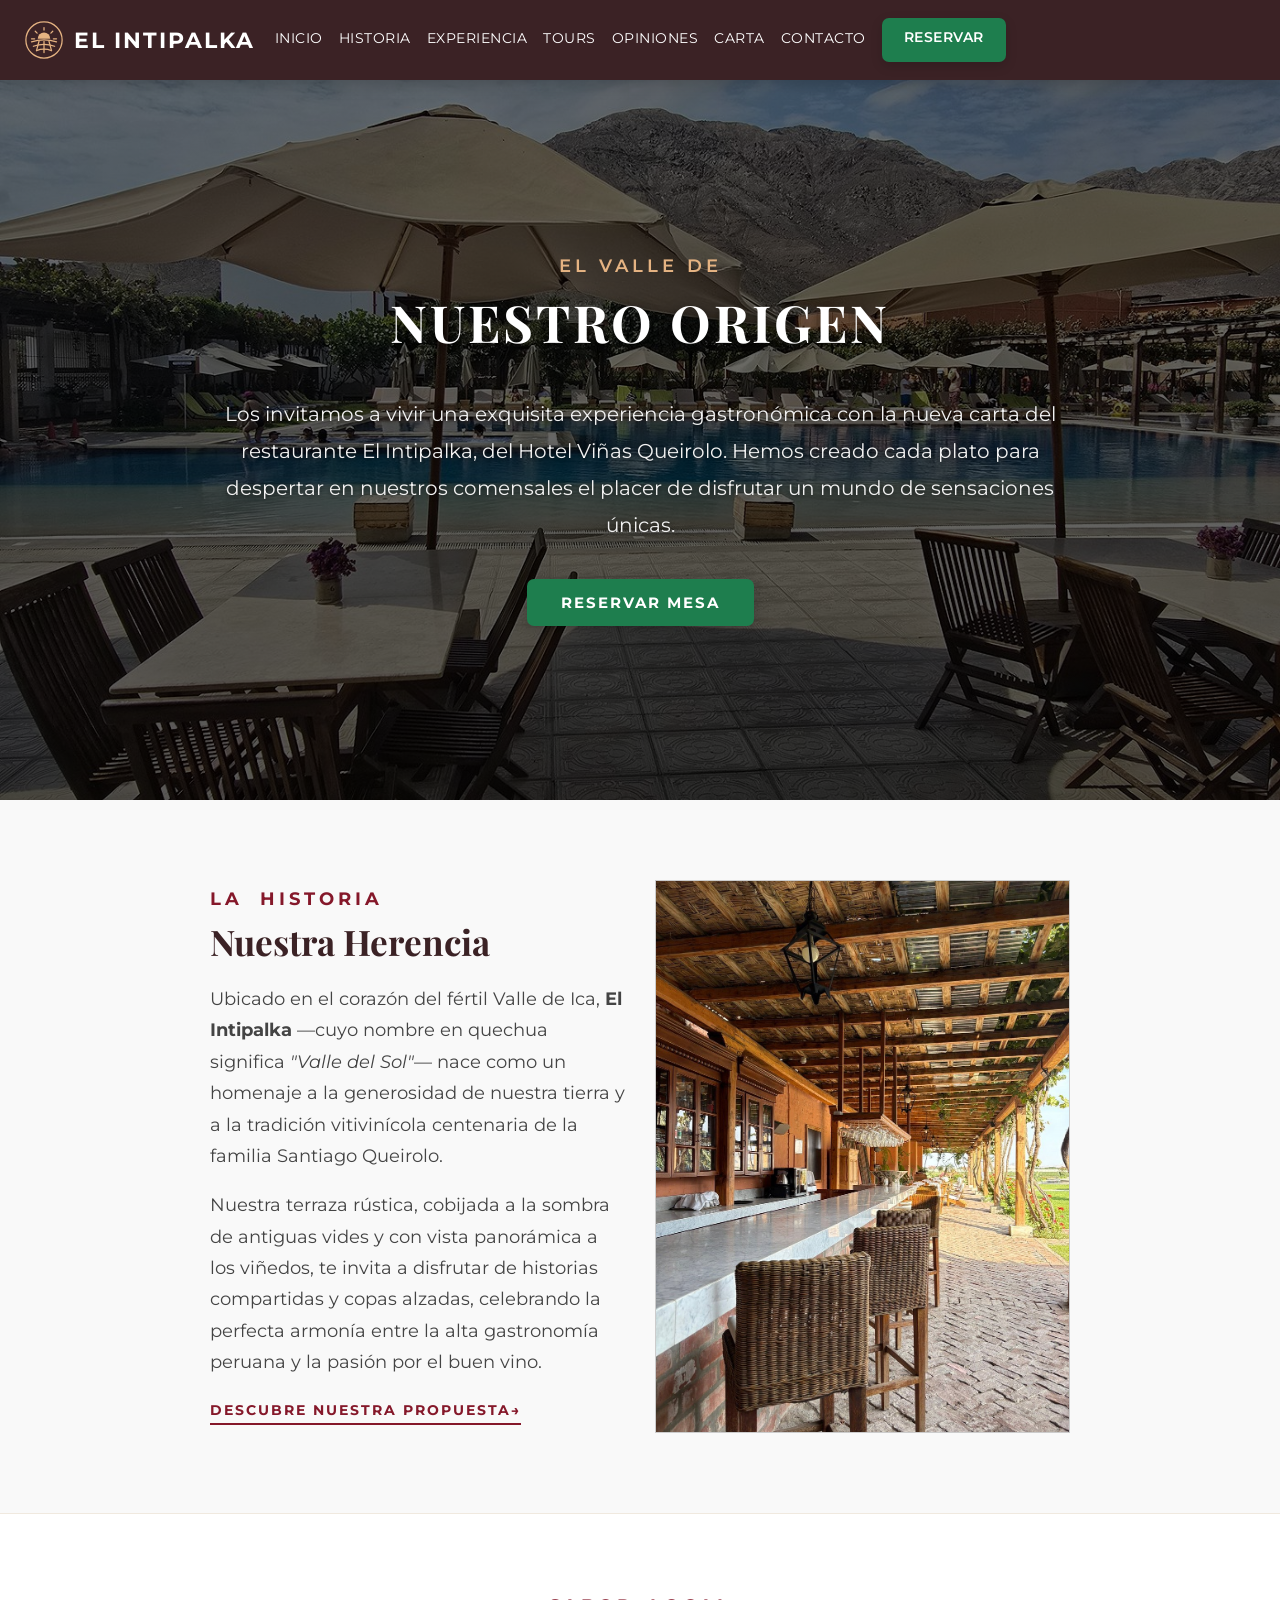
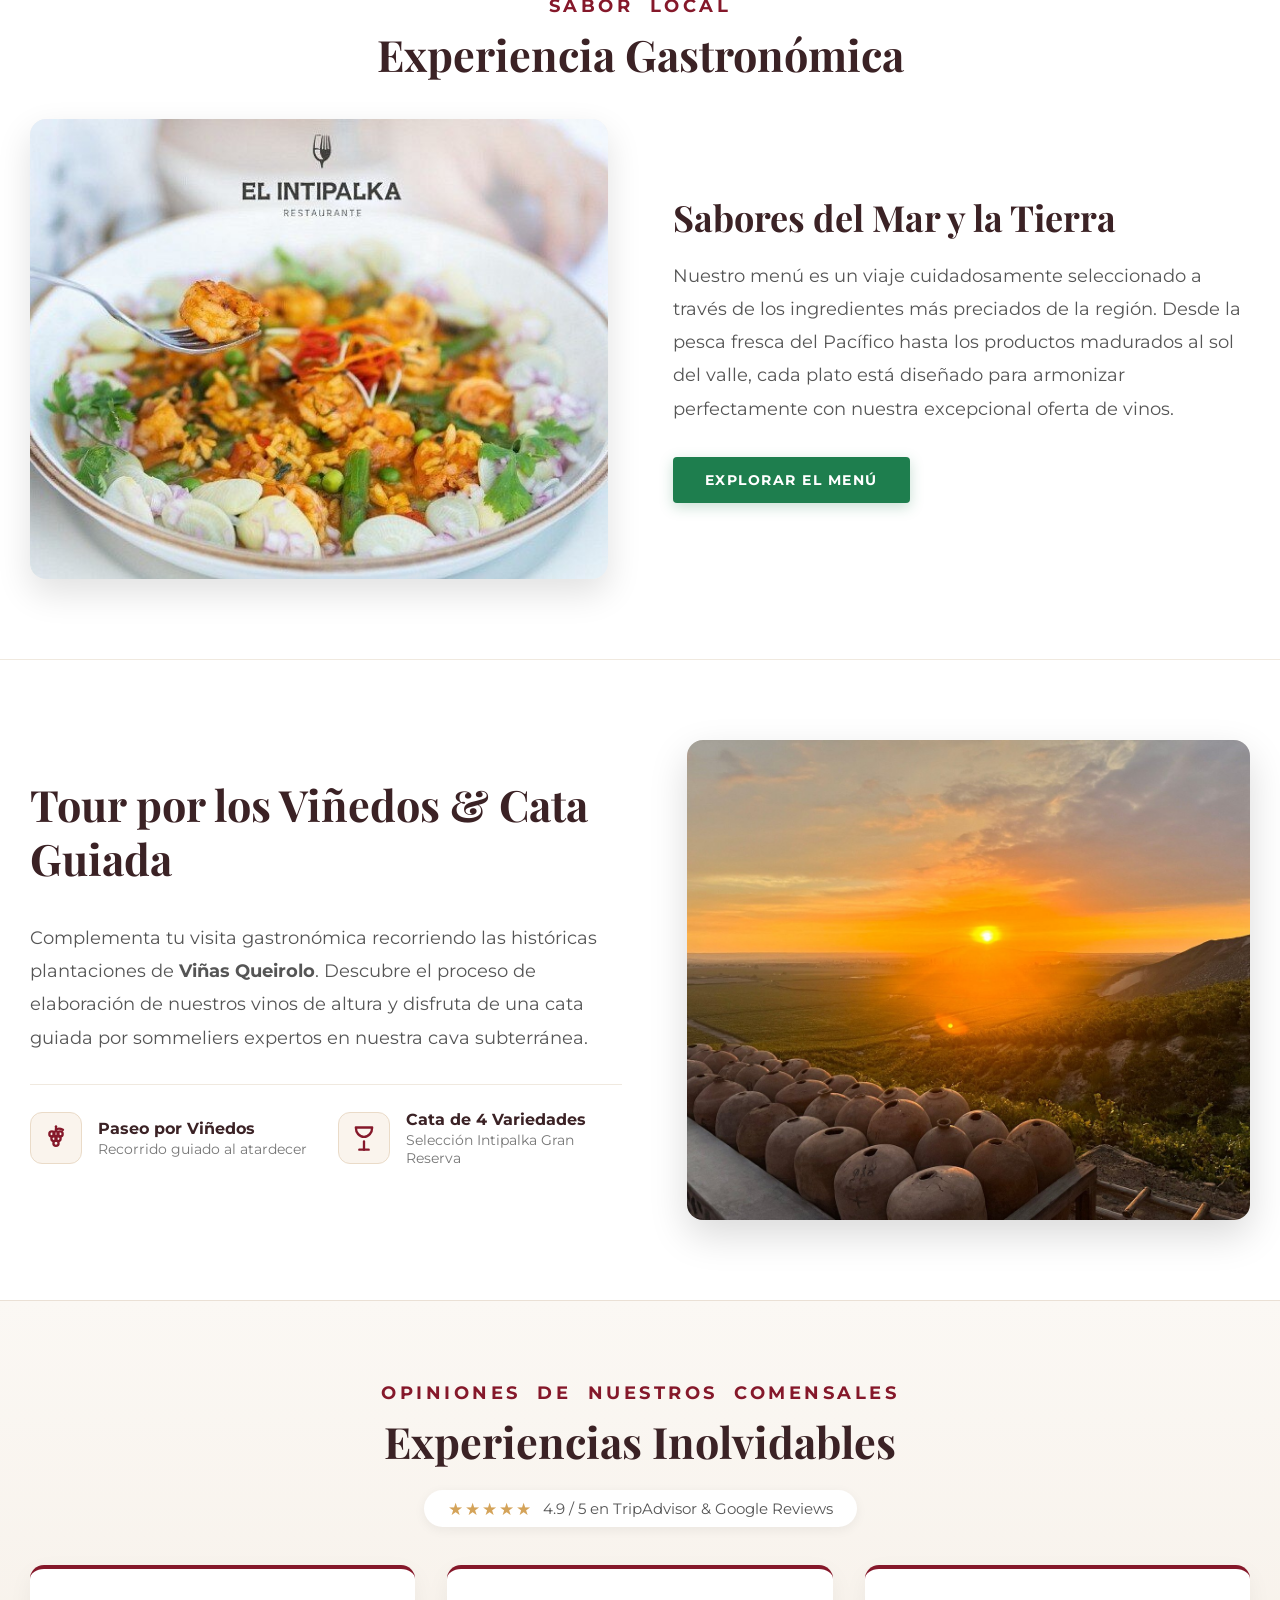
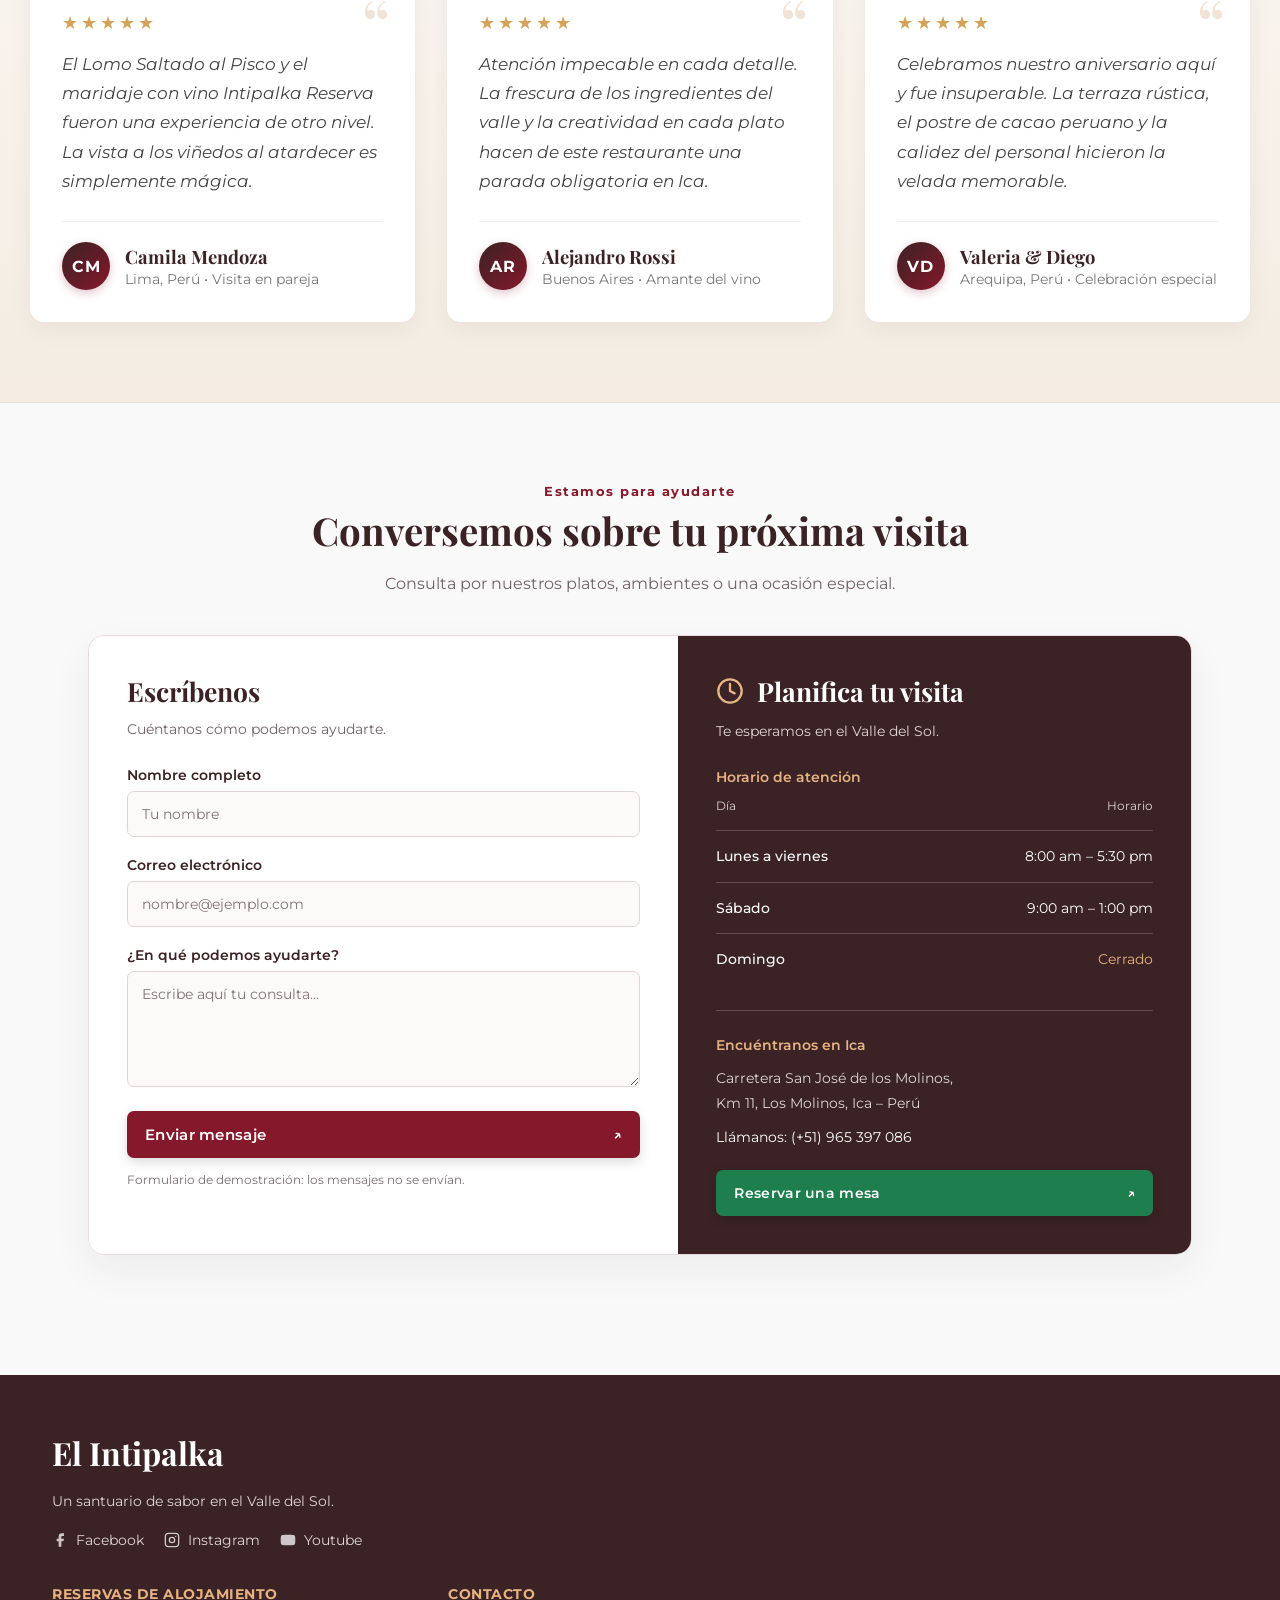
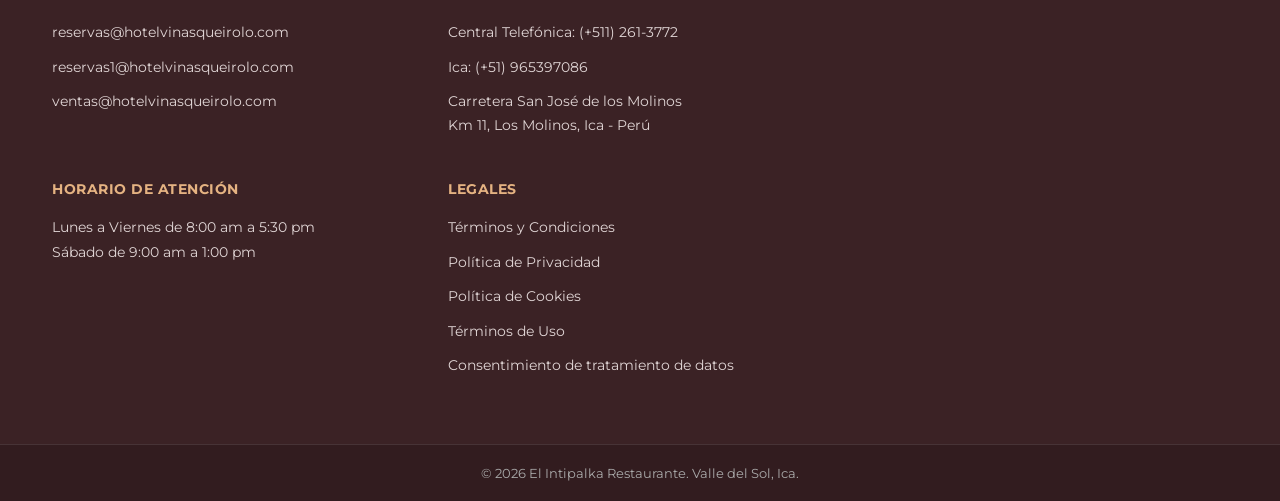
==== Intipalka/index.html @ b07d9269 "Mas cambios" ====
<!DOCTYPE html>
<html lang="es">

<head>
    <meta charset="UTF-8">
    <meta name="viewport" content="width=device-width, initial-scale=1.0">
    <title>El Intipalka</title>

    <!-- Importación de las familias tipográficas Playfair Display y Montserrat -->
    <link
        href="https://fonts.googleapis.com/css2?family=Playfair+Display:ital,wght@0,400..900;1,400..900&family=Montserrat:ital,wght@0,100..900;1,100..900&display=swap"
        rel="stylesheet">

    <!-- Estilos CSS: Base Global (styles.css) y Estilos Específicos de Inicio -->
    <link rel="stylesheet" href="css/styles.css">
    <link rel="stylesheet" href="css/index.css">
    <link rel="stylesheet" href="css/contacto.css">
    <script src="js/validacion.js" defer></script>
</head>

<body>
    <!-- Navbar / Encabezado principal -->
    <header class="navbar">
        <a href="index.html" class="logo" aria-label="El Intipalka, inicio">
            <img src="assets/icons/logo-intipalka.svg" alt="" class="logo-symbol" width="40" height="40">
            <span>EL INTIPALKA</span>
        </a>

        <!-- Botón Hamburguesa para vista móvil/tablet -->
        <input type="checkbox" id="nav-toggle" class="nav-toggle" aria-label="Abrir menú de navegación">
        <label for="nav-toggle" class="nav-toggle-label">
            <span></span>
            <span></span>
            <span></span>
        </label>

        <nav class="nav-links">
            <a href="#inicio">INICIO</a>
            <a href="#historia">HISTORIA</a>
            <a href="#nosotros">EXPERIENCIA</a>
            <a href="#tours">TOURS</a>
            <a href="#testimonios">OPINIONES</a>
            <a href="menu.html">CARTA</a>
            <a href="#contacto">CONTACTO</a>
            <a href="reserva.html" class="btn btn-nav-mobile btn-reserve">RESERVAR</a>
        </nav>
    </header>

    <!-- Sección Hero (Fondo con logo y título principal) -->
    <main class="hero" id="inicio">

        <!--contenedor del contenido central-->
        <div class="hero-content">
            <div class="subtitle">EL VALLE DE</div>
            <h1 class="title">NUESTRO ORIGEN</h1>
            <p class="description">
                Los invitamos a vivir una exquisita experiencia gastronómica con la nueva carta del restaurante El
                Intipalka, del Hotel Viñas Queirolo. Hemos creado cada plato para despertar en nuestros comensales
                el placer de disfrutar un mundo de sensaciones únicas.
            </p>
            <a href="reserva.html" class="btn btn-gold btn-reserve">RESERVAR MESA</a>
        </div>
    </main>

    <!-- Sección de Historia (con Id) -->
    <section class="history-section" id="historia">
        <!--contenedor interno de la historia-->
        <div class="history-content">

            <!--bloque que agrupa los textos-->
            <div class="history-text">
                <span class="section-subtitle">LA HISTORIA</span>
                <h2 class="section-title">Nuestra Herencia</h2>
                <p>
                    Ubicado en el corazón del fértil Valle de Ica, <strong>El Intipalka</strong> —cuyo nombre en quechua
                    significa <em>"Valle del Sol"</em>— nace como un homenaje a la generosidad de nuestra tierra y a la
                    tradición vitivinícola centenaria de la familia Santiago Queirolo.
                </p>
                <p>
                    Nuestra terraza rústica, cobijada a la sombra de antiguas vides y con vista panorámica a los
                    viñedos, te invita a disfrutar de historias compartidas y copas alzadas, celebrando la perfecta
                    armonía entre la alta gastronomía peruana y la pasión por el buen vino.
                </p>
                <a href="menu.html" class="link-discover">DESCUBRE NUESTRA PROPUESTA</a>
            </div>
            <div class="history-image-wrapper">
                <div class="image-backdrop"></div> <!--elemento decorativo dla img-->
                <img src="assets/images/Intapalka.jpg" alt="Nuestra Herencia Terrace" class="history-image">
            </div>
        </div>
    </section>

    <!-- Sección de Experiencia Gastronómica (Platos y Menú) -->
    <section class="gastronomy-section" id="nosotros">
        <div class="gastronomy-header"> <!--contenedor del encabezado d la seccioón-->
            <span class="section-subtitle">SABOR LOCAL</span>
            <h2 class="section-title">Experiencia Gastronómica</h2>
        </div> <!--TUBILLA-->

        <div class="gastronomy-content">
            <div class="gastronomy-image-container">
                <img src="assets/images/comida_1.jpg" alt="Plato Gourmet del Mar y la Tierra" class="gastronomy-image">
            </div>
            <div class="gastronomy-text">
                <h3 class="gastronomy-title">Sabores del Mar y la Tierra</h3>
                <p>Nuestro menú es un viaje cuidadosamente seleccionado a través de los ingredientes más preciados de la
                    región. Desde la pesca fresca del Pacífico hasta los productos madurados al sol del valle, cada
                    plato está diseñado para armonizar perfectamente con nuestra excepcional oferta de vinos.</p>
                <a href="menu.html" class="btn btn-outline">EXPLORAR EL MENÚ</a>

            </div>
        </div>
    </section>

    <!-- Sección Tour & Cata de Vinos -->
    <section class="wine-tour-section" id="tours">
        <div class="wine-tour-container">

            <!-- Bloque de contenido -->
            <div class="wine-tour-content">
                <h2 class="wine-tour-title">Tour por los Viñedos & Cata Guiada</h2>
                <p class="wine-tour-desc">
                    Complementa tu visita gastronómica recorriendo las históricas plantaciones de
                    <strong>Viñas Queirolo</strong>. Descubre el proceso de elaboración de nuestros vinos de altura
                    y disfruta de una cata guiada por sommeliers expertos en nuestra cava subterránea.
                </p>

                <div class="wine-tour-highlights">
                    <div class="highlight-item">
                        <div class="highlight-icon-box">
                            <img src="assets/icons/uva.svg" alt="Paseo por Viñedos" class="tour-icon">
                        </div>
                        <div>
                            <strong>Paseo por Viñedos</strong>
                            <p>Recorrido guiado al atardecer</p>
                        </div>
                    </div>
                    <div class="highlight-item">
                        <div class="highlight-icon-box">
                            <img src="assets/icons/copa.svg" alt="Cata de 4 Variedades" class="tour-icon">
                        </div>
                        <div>
                            <strong>Cata de 4 Variedades</strong>
                            <p>Selección Intipalka Gran Reserva</p>
                        </div>
                    </div>
                </div>


            </div>

            <!-- Imagen panorámica de las bodegas / barricas -->
            <div class="wine-tour-image-box">
                <img src="assets/images/bodegass.jpg" alt="Cava de Vinos y Barricas Intipalka">
            </div>

        </div>
    </section>

    <!-- Sección de Testimonios y Reseñas de Clientes -->
    <section class="testimonials-section" id="testimonios">
        <div class="testimonials-header">
            <span class="section-subtitle">OPINIONES DE NUESTROS COMENSALES</span>
            <h2 class="section-title">Experiencias Inolvidables</h2>
            <div class="overall-rating">
                <span class="stars">★★★★★</span>
                <span class="rating-text">4.9 / 5 en TripAdvisor & Google Reviews</span>
            </div>
        </div>

        <div class="testimonials-grid">
            <!-- Testimonio 1 -->
            <div class="testimonial-card">
                <div class="card-quote-mark">“</div>
                <div class="testimonial-stars">★★★★★</div>
                <p class="testimonial-text">
                    El Lomo Saltado al Pisco y el maridaje con vino Intipalka Reserva fueron una experiencia de otro
                    nivel. La vista a los viñedos al atardecer es simplemente mágica.
                </p>
                <div class="testimonial-author">
                    <div class="author-avatar">CM</div>
                    <div class="author-info">
                        <h4>Camila Mendoza</h4>
                        <span>Lima, Perú • Visita en pareja</span>
                    </div>
                </div>
            </div>

            <!-- Testimonio 2 -->
            <div class="testimonial-card">
                <div class="card-quote-mark">“</div>
                <div class="testimonial-stars">★★★★★</div>
                <p class="testimonial-text">
                    Atención impecable en cada detalle. La frescura de los ingredientes del valle y la creatividad en
                    cada plato hacen de este restaurante una parada obligatoria en Ica.
                </p>
                <div class="testimonial-author">
                    <div class="author-avatar">AR</div>
                    <div class="author-info">
                        <h4>Alejandro Rossi</h4>
                        <span>Buenos Aires • Amante del vino</span>
                    </div>
                </div>
            </div>

            <!-- Testimonio 3 -->
            <div class="testimonial-card">
                <div class="card-quote-mark">“</div>
                <div class="testimonial-stars">★★★★★</div>
                <p class="testimonial-text">
                    Celebramos nuestro aniversario aquí y fue insuperable. La terraza rústica, el postre de cacao
                    peruano y la calidez del personal hicieron la velada memorable.
                </p>
                <div class="testimonial-author">
                    <div class="author-avatar">VD</div>
                    <div class="author-info">
                        <h4>Valeria & Diego</h4>
                        <span>Arequipa, Perú • Celebración especial</span>
                    </div>
                </div>
            </div>
        </div>
    </section>

    <!-- Sección de Contacto -->
    <section class="contact-section" id="contacto" aria-labelledby="contact-title">
        <div class="contact-header">
            <span class="section-subtitle">Estamos para ayudarte</span>
            <h2 class="section-title" id="contact-title">Conversemos sobre tu próxima visita</h2>
            <p>Consulta por nuestros platos, ambientes o una ocasión especial.</p>
        </div>
        <div class="contact-content">
            <div class="contact-form-container">
                <h3>Escríbenos</h3>
                <p class="contact-intro">Cuéntanos cómo podemos ayudarte.</p>
                <form class="contact-form">
                    <div class="form-group">
                        <label for="name">Nombre completo</label>
                        <input type="text" id="name" name="name" placeholder="Tu nombre" autocomplete="name" required>
                    </div>
                    <div class="form-group">
                        <label for="email">Correo electrónico</label>
                        <input type="email" id="email" name="email" placeholder="nombre@ejemplo.com" autocomplete="email" required>
                    </div>
                    <div class="form-group">
                        <label for="message">¿En qué podemos ayudarte?</label>
                        <textarea id="message" name="message" rows="4" placeholder="Escribe aquí tu consulta..." required></textarea>
                    </div>
                    <button type="submit" class="btn btn-dark">Enviar mensaje <span aria-hidden="true">↗</span></button>
                    <p class="contact-demo-note">Formulario de demostración: los mensajes no se envían.</p>
                </form>
            </div>
            <div class="contact-schedule-container">
                <div class="contact-schedule-heading">
                    <img src="assets/icons/reloj.svg" alt="" width="28" height="28">
                    <h3>Planifica tu visita</h3>
                </div>
                <p class="contact-schedule-intro">Te esperamos en el Valle del Sol.</p>
                <table class="schedule-table">
                    <caption>Horario de atención</caption>
                    <thead><tr><th scope="col">Día</th><th scope="col">Horario</th></tr></thead>
                    <tbody>
                        <tr><th scope="row">Lunes a viernes</th><td>8:00 am – 5:30 pm</td></tr>
                        <tr><th scope="row">Sábado</th><td>9:00 am – 1:00 pm</td></tr>
                        <tr><th scope="row">Domingo</th><td><span class="contact-closed">Cerrado</span></td></tr>
                    </tbody>
                </table>
                <div class="contact-location">
                    <span>Encuéntranos en Ica</span>
                    <p>Carretera San José de los Molinos,<br>Km 11, Los Molinos, Ica – Perú</p>
                    <a href="tel:+51965397086">Llámanos: (+51) 965 397 086</a>
                </div>
                <a href="reserva.html" class="btn btn-reserve contact-reserve-link">Reservar una mesa <span aria-hidden="true">↗</span></a>
            </div>
        </div>
    </section>

    <!-- Pie de página (Footer) -->
    <footer class="footer" id="reservaciones">

        <!-- Fila superior: mapa a la izquierda, columnas a la derecha -->
        <div class="footer-main">

            <!-- Mapa a la izquierda -->
            <div class="footer-map">
                <iframe
                    src="https://www.google.com/maps/embed?pb=!1m18!1m12!1m3!1d2302.0963844862054!2d-75.69175326028328!3d-13.97947458897288!2m3!1f0!2f0!3f0!3m2!1i1024!2i768!4f13.1!3m3!1m2!1s0x91110310f722e9ad%3A0xf718f4f2321a611c!2sEl%20Intipalka%20Restaurante!5e0!3m2!1ses-419!2spe!4v1791850568060!5m2!1ses-419!2spe"
                    width="400" height="300" style="border:0;" allowfullscreen="" loading="lazy"
                    referrerpolicy="strict-origin-when-cross-origin"></iframe>
            </div>

            <!-- Columnas de info a la derecha -->
            <div class="footer-content">
                <div class="footer-col">
                    <div class="footer-brand">
                        <h2 class="footer-logo">El Intipalka</h2>
                        <p>Un santuario de sabor en el Valle del Sol.</p>
                    </div>
                    <div class="footer-social">
                        <a href="#"><img src="assets/icons/facebook.svg" alt="Facebook" class="social-icon">
                            Facebook</a>
                        <a href="#"><img src="assets/icons/instagram.svg" alt="Instagram" class="social-icon">
                            Instagram</a>
                        <a href="#"><img src="assets/icons/youtube.svg" alt="Youtube" class="social-icon"> Youtube</a>
                    </div>
                </div>

                <div class="footer-col">
                    <h3 class="footer-heading">RESERVAS DE ALOJAMIENTO</h3>
                    <ul class="footer-list">
                        <li><a href="mailto:reservas@hotelvinasqueirolo.com">reservas@hotelvinasqueirolo.com</a></li>
                        <li><a href="mailto:reservas1@hotelvinasqueirolo.com">reservas1@hotelvinasqueirolo.com</a></li>
                        <li><a href="mailto:ventas@hotelvinasqueirolo.com">ventas@hotelvinasqueirolo.com</a></li>
                    </ul>
                </div>

                <div class="footer-col">
                    <h3 class="footer-heading">CONTACTO</h3>
                    <ul class="footer-list">
                        <li>Central Telefónica: (+511) 261-3772</li>
                        <li>Ica: (+51) 965397086</li>
                        <li>Carretera San José de los Molinos<br>Km 11, Los Molinos, Ica - Perú</li>
                    </ul>
                </div>

                <div class="footer-col">
                    <h3 class="footer-heading">HORARIO DE ATENCIÓN</h3>
                    <p class="footer-text">
                        Lunes a Viernes de 8:00 am a 5:30 pm<br>
                        Sábado de 9:00 am a 1:00 pm
                    </p>
                </div>

                <div class="footer-col">
                    <h3 class="footer-heading">LEGALES</h3>
                    <ul class="footer-list">
                        <li><a href="#">Términos y Condiciones</a></li>
                        <li><a href="#">Política de Privacidad</a></li>
                        <li><a href="#">Política de Cookies</a></li>
                        <li><a href="#">Términos de Uso</a></li>
                        <li><a href="#">Consentimiento de tratamiento de datos</a></li>
                    </ul>
                </div>
            </div>

        </div>

        <div class="footer-copyright">
            <p>&copy; 2026 El Intipalka Restaurante. Valle del Sol, Ica.</p>
        </div>
    </footer>

    <!-- Script para cerrar el menú móvil al hacer clic en un enlace -->
    <script>
        document.addEventListener('DOMContentLoaded', function () {
            const navToggle = document.getElementById('nav-toggle');
            const navLinks = document.querySelectorAll('.nav-links a');
            if (navToggle) {
                navLinks.forEach(link => {
                    link.addEventListener('click', () => {
                        navToggle.checked = false;
                    });
                });
            }
        });
    </script>
</body>

</html>
---- Intipalka/css/styles.css ----
/* ==========================================================================
   EL INTIPALKA - ESTILOS GLOBALES Y COMPONENTES COMPARTIDOS (styles.css)
   Descripción: Reglas base, variables, barra de navegación, pie de página,
   botones globales y utilidades tipográficas compartidas por todo el sitio.
   ========================================================================== */

/* --------------------------------------------------------------------------
   1. RESET Y CONFIGURACIÓN BASE
   -------------------------------------------------------------------------- */
*,
*::before,
*::after {
    box-sizing: border-box;
}

html {
    scroll-behavior: smooth;
    overflow-x: hidden;
}

body {
    font-family: 'Montserrat', Arial, sans-serif;
    margin: 0;
    padding: 0;
    background-color: #f9f9f9;
    color: #333333;
    overflow-x: hidden;
    width: 100%;
}

img {
    max-width: 100%;
    height: auto;
    display: block;
}

/* Compensación de desplazamiento para navegación con anclas fijas */
section[id],
#inicio,
#historia,
#nosotros,
#tours,
#testimonios,
#contacto {
    scroll-margin-top: 85px;
}

/* --------------------------------------------------------------------------
   2. BARRA DE NAVEGACIÓN (HEADER & NAVBAR)
   -------------------------------------------------------------------------- */
.navbar {
    display: grid;
    grid-template-columns: 1fr auto 1fr;
    align-items: center;
    background-color: #3b2225; /* Tono vino tinto profundo y elegante */
    color: #ffffff;
    padding: 22px 40px;
    box-shadow: 0 4px 15px rgba(0, 0, 0, 0.2);
    position: sticky;
    top: 0;
    z-index: 1000;
}

/* Logotipo de la marca */
.logo {
    grid-column: 1;
    justify-self: start;
    display: inline-flex;
    align-items: center;
    gap: 10px;
    font-size: 1.5em;
    font-weight: 700;
    color: #ffffff;
    text-decoration: none;
    letter-spacing: 2px;
    transition: transform 0.3s ease;
    white-space: nowrap;
}

.logo:hover {
    transform: scale(1.06);
}

.logo-symbol {
    width: 40px;
    height: 40px;
    flex-shrink: 0;
}

/* Enlaces principales centrados en escritorio */
.nav-links {
    grid-column: 2;
    justify-self: center;
    display: flex;
    align-items: center;
    justify-content: center;
}

.nav-links a {
    display: inline-block;
    color: #ffffff;
    text-decoration: none;
    margin: 0 12px;
    font-size: 0.95em;
    font-family: 'Montserrat', sans-serif;
    letter-spacing: 1px;
    transition: color 0.3s ease, transform 0.3s ease;
    padding-bottom: 4px;
    white-space: nowrap;
}

.nav-links a:hover,
.nav-links a.active {
    color: #e5b382; /* Dorado suave */
    transform: scale(1.08);
}

/* Elementos móviles ocultos por defecto en pantallas grandes */
.nav-toggle {
    display: none;
}

.nav-toggle-label {
    display: none;
}

.btn-nav-mobile {
    display: none;
}

/* Ajustes de navegación en laptops estándar */
@media (min-width: 1025px) and (max-width: 1280px) {
    .navbar {
        padding: 18px 24px;
    }

    .nav-links a {
        margin: 0 8px;
        font-size: 0.88em;
        letter-spacing: 0.5px;
    }

    .logo {
        font-size: 1.35em;
    }
}

/* --------------------------------------------------------------------------
   3. NAVEGACIÓN MÓVIL Y TABLET (MENÚ HAMBURGUESA)
   -------------------------------------------------------------------------- */
@media (max-width: 1024px) {
    .navbar {
        display: flex;
        justify-content: space-between;
        align-items: center;
        padding: 16px 24px;
        position: sticky;
        top: 0;
        width: 100%;
        box-sizing: border-box;
    }

    .logo {
        margin-right: auto;
    }

    /* Botón Hamburguesa posicionado en la esquina derecha */
    .nav-toggle-label {
        display: flex;
        flex-direction: column;
        justify-content: space-between;
        width: 28px;
        height: 20px;
        cursor: pointer;
        z-index: 1002;
        margin-left: auto;
    }

    .nav-toggle-label span {
        display: block;
        height: 3px;
        width: 100%;
        background-color: #ffffff;
        border-radius: 2px;
        transition: transform 0.3s ease, opacity 0.3s ease, background-color 0.3s ease;
    }

    /* Transformación de hamburguesa a cruz 'X' al abrir */
    .nav-toggle:checked ~ .nav-toggle-label span:nth-child(1) {
        transform: translateY(8.5px) rotate(45deg);
        background-color: #e5b382;
    }

    .nav-toggle:checked ~ .nav-toggle-label span:nth-child(2) {
        opacity: 0;
        transform: scaleX(0);
    }

    .nav-toggle:checked ~ .nav-toggle-label span:nth-child(3) {
        transform: translateY(-8.5px) rotate(-45deg);
        background-color: #e5b382;
    }

    /* Menú desplegable vertical flotante */
    .nav-links {
        display: none;
        position: absolute;
        top: 100%;
        left: 0;
        width: 100%;
        background-color: #2b1619;
        flex-direction: column;
        align-items: center;
        justify-content: center;
        padding: 24px 20px 32px 20px;
        box-shadow: 0 14px 30px rgba(0, 0, 0, 0.45);
        border-top: 1px solid rgba(255, 255, 255, 0.08);
        box-sizing: border-box;
    }

    /* Activación del menú al marcar el toggle */
    .nav-toggle:checked ~ .nav-links {
        display: flex;
        animation: navSlideDown 0.32s cubic-bezier(0.16, 1, 0.3, 1) forwards;
    }

    /* Enlaces dentro del menú móvil */
    .nav-links a {
        display: block;
        width: 100%;
        text-align: center;
        padding: 13px 0;
        margin: 0;
        font-size: 1.05em;
        font-family: 'Montserrat', sans-serif;
        font-weight: 600;
        letter-spacing: 2.5px;
        color: #f1f1f1;
        border-bottom: 1px solid rgba(255, 255, 255, 0.06);
        transition: color 0.3s ease, background-color 0.3s ease, transform 0.2s ease;
    }

    .nav-links a:hover,
    .nav-links a.active {
        color: #e5b382;
        background-color: rgba(229, 179, 130, 0.08);
        transform: none;
    }

    /* Botón Reservar dentro del menú desplegable móvil */
    .btn-nav-mobile {
        display: inline-block;
        width: 100%;
        max-width: 260px;
        margin-top: 20px;
        text-align: center;
        background-color: #1e7e4e;
        color: #ffffff !important;
        border-radius: 4px;
        padding: 14px 24px;
        font-weight: 700;
        letter-spacing: 2px;
        border-bottom: none !important;
        box-shadow: 0 4px 15px rgba(30, 126, 78, 0.35);
    }

    .btn-nav-mobile:hover {
        background-color: #155c39;
    }
}

@keyframes navSlideDown {
    from {
        opacity: 0;
        transform: translateY(-10px);
    }
    to {
        opacity: 1;
        transform: translateY(0);
    }
}

@media (max-width: 600px) {
    .navbar {
        padding: 14px 18px;
    }

    .logo {
        font-size: 1.22em;
        letter-spacing: 1.5px;
    }

    .logo-symbol {
        width: 32px;
        height: 32px;
    }

    .nav-links a {
        font-size: 0.98em;
        padding: 12px 0;
    }
}

/* --------------------------------------------------------------------------
   4. BOTONES Y UTILIDADES COMPARTIDAS
   -------------------------------------------------------------------------- */
.btn {
    background-color: #1e7e4e;
    color: #ffffff;
    border: none;
    border-radius: 4px;
    padding: 10px 22px;
    cursor: pointer;
    text-transform: uppercase;
    text-decoration: none;
    display: inline-block;
    font-family: 'Montserrat', sans-serif;
    font-size: 0.9em;
    font-weight: 600;
    letter-spacing: 1.5px;
    transition: background-color 0.3s ease, transform 0.25s ease, box-shadow 0.3s ease;
    box-shadow: 0 4px 12px rgba(0, 0, 0, 0.15);
}

.btn:hover {
    background-color: #16603b;
    transform: translateY(-2px);
    box-shadow: 0 6px 18px rgba(30, 126, 78, 0.45);
}

.btn-gold {
    background-color: #1e7e4e;
    color: #ffffff;
    border-radius: 4px;
    padding: 14px 34px;
    font-size: 0.95em;
    font-weight: bold;
    letter-spacing: 2px;
    transition: background-color 0.3s ease, transform 0.25s ease, box-shadow 0.3s ease;
    box-shadow: 0 4px 15px rgba(0, 0, 0, 0.2);
}

.btn-gold:hover {
    background-color: #16603b;
    transform: translateY(-3px) scale(1.02);
    box-shadow: 0 8px 25px rgba(30, 126, 78, 0.5);
}

/* Títulos y Subtítulos estándar para secciones */
.section-subtitle {
    display: inline-block;
    font-family: 'Montserrat', sans-serif;
    font-size: 1.15em;
    font-weight: 700;
    text-transform: uppercase;
    letter-spacing: 4px;
    word-spacing: 8px;
    color: #85182a;
    margin-bottom: 8px;
}

.section-title {
    font-family: 'Playfair Display', serif;
    font-size: 2.2em;
    color: #3b2225;
    margin-top: 0;
    margin-bottom: 12px;
}

/* --------------------------------------------------------------------------
   5. PIE DE PÁGINA (FOOTER)
   -------------------------------------------------------------------------- */
.footer {
    background-color: #3b2225;
    color: #ffffff;
    padding: 0;
    margin-top: 40px;
}

.footer-main {
    display: grid;
    grid-template-columns: minmax(0, 2fr) minmax(0, 1fr);
    gap: 48px;
    max-width: 1240px;
    margin: 0 auto;
    padding: 56px 32px;
    align-items: start;
    width: 100%;
}

/* Mapa interactivo integrado */
.footer-map {
    order: 2;
    min-width: 0;
    overflow: hidden;
    border-radius: 8px;
}

.footer-map iframe {
    width: 100%;
    height: 300px;
    display: block;
    border: 0;
}

/* Bloque de columnas informativas */
.footer-content {
    min-width: 0;
    display: grid;
    grid-template-columns: repeat(2, minmax(0, 1fr));
    gap: 32px 40px;
    align-items: start;
    box-sizing: border-box;
}

.footer-col {
    min-width: 0;
    word-wrap: break-word;
}

.footer-col:first-child {
    grid-column: 1 / -1;
}

.footer-social {
    display: flex;
    flex-wrap: wrap;
    gap: 20px;
}

.footer-brand p,
.footer-text,
.footer-list li,
.footer-list a,
.footer-social a {
    font-size: 0.9rem;
    line-height: 1.7;
    color: #e0d5d5;
}

.footer-heading {
    font-size: 0.9rem;
    font-weight: 700;
    letter-spacing: 0.5px;
    margin-top: 0;
    margin-bottom: 16px;
    color: #e5b382;
    font-family: 'Montserrat', sans-serif;
    text-transform: uppercase;
    line-height: 1.35;
}

.footer-logo {
    font-family: 'Playfair Display', serif;
    font-size: 2rem;
    color: #ffffff;
    margin-top: 0;
    margin-bottom: 8px;
}

.footer-brand p {
    margin-bottom: 15px;
}

.footer-text {
    margin: 0;
}

.footer-list {
    list-style: none;
    padding: 0;
    margin: 0;
}

.footer-social a,
.footer-list a {
    text-decoration: none;
    display: block;
    overflow-wrap: anywhere;
    word-break: normal;
    transition: color 0.3s ease, transform 0.25s ease;
}

.footer-list li {
    margin-bottom: 10px;
}

.footer-social a:hover,
.footer-list a:hover {
    color: #e5b382;
}

.footer-social a {
    display: flex;
    align-items: center;
    gap: 8px;
}

.footer-social a:hover {
    transform: translateX(4px);
}

.social-icon {
    width: 16px;
    height: 16px;
    filter: brightness(0) invert(1);
    opacity: 0.75;
    transition: opacity 0.3s ease, transform 0.3s cubic-bezier(0.34, 1.56, 0.64, 1);
}

.footer-social a:hover .social-icon {
    opacity: 1;
    transform: translateY(-2px) scale(1.2) rotate(8deg);
}

.footer-copyright {
    border-top: 1px solid rgba(255, 255, 255, 0.1);
    padding: 20px;
    text-align: center;
    color: #aaaaaa;
    font-size: 0.82em;
    background-color: #321c1f;
}

.footer-copyright p {
    margin: 0;
}

/* Responsividad del Footer */
@media (max-width: 900px) {
    .footer-main {
        grid-template-columns: 1fr;
        gap: 32px;
        padding: 40px 24px;
    }
}

@media (max-width: 540px) {
    .footer-content {
        grid-template-columns: 1fr;
        gap: 28px;
    }

    .footer-map iframe {
        height: 240px;
    }
}

/* --------------------------------------------------------------------------
   6. ANIMACIONES GENERALES
   -------------------------------------------------------------------------- */
@keyframes fadeIn {
    from {
        opacity: 0;
        transform: translateY(10px);
    }
    to {
        opacity: 1;
        transform: translateY(0);
    }
}

/* Valores compartidos para reservas y separación de secciones */
:root {
    --reserve-color: #1e7e4e;
    --reserve-hover: #155c39;
    --section-space: 80px;
    --section-heading-gap: 38px;
}
.btn.btn-reserve,
.nav-links .btn.btn-reserve {
    background-color: var(--reserve-color);
    color: #fff;
    border-radius: 7px;
    min-height: 44px;
}
.btn.btn-reserve:hover,
.nav-links .btn.btn-reserve:hover {
    background-color: var(--reserve-hover);
}
.btn.btn-reserve:focus-visible {
    outline: 3px solid #e5b382;
    outline-offset: 4px;
}
@media (max-width: 768px) {
    :root { --section-space: 50px; --section-heading-gap: 28px; }
}
---- Intipalka/css/index.css ----
/* ==========================================================================
   EL INTIPALKA - ESTILOS DE LA PÁGINA DE INICIO (index.css)
   Descripción: Estilos específicos para index.html (Hero, Historia,
   Experiencia Gastronómica, Tour de Vinos, Testimonios y Contacto/Horarios).
   ========================================================================== */

/* --------------------------------------------------------------------------
   1. SECCIÓN HERO (PORTADA PRINCIPAL)
   -------------------------------------------------------------------------- */
.hero {
    position: relative;
    min-height: 80vh;
    display: flex;
    align-items: center;
    justify-content: center;
    text-align: center;
    padding: 80px 20px;
    background: linear-gradient(rgba(0, 0, 0, 0.55), rgba(0, 0, 0, 0.65)), 
                url('../assets/images/paisaje4.jpg') center center / cover no-repeat;
    color: #ffffff;
}

.hero-content {
    max-width: 850px;
    margin: 0 auto;
    display: flex;
    flex-direction: column;
    align-items: center;
    animation: heroFadeInUp 1.1s cubic-bezier(0.16, 1, 0.3, 1) forwards;
}

@keyframes heroFadeInUp {
    0% {
        opacity: 0;
        transform: translateY(28px);
    }
    100% {
        opacity: 1;
        transform: translateY(0);
    }
}

.hero .subtitle {
    font-family: 'Montserrat', sans-serif;
    font-size: 1.1em;
    font-weight: 600;
    letter-spacing: 4px;
    color: #e5b382;
    margin-bottom: 12px;
    text-transform: uppercase;
}

.hero .title {
    font-family: 'Playfair Display', serif;
    font-size: 3.2em;
    font-weight: 700;
    letter-spacing: 3px;
    text-transform: uppercase;
    color: #ffffff;
    margin: 0 0 20px 0;
    text-shadow: 0 3px 12px rgba(0, 0, 0, 0.6);
}

.hero .description {
    font-family: 'Montserrat', sans-serif;
    font-size: 1.25em;
    line-height: 1.85;
    color: #f1f1f1;
    margin-bottom: 35px;
    font-weight: 400;
    text-shadow: 0 1px 5px rgba(0, 0, 0, 0.55);
}

/* --------------------------------------------------------------------------
   2. SECCIÓN DE HISTORIA
   -------------------------------------------------------------------------- */
.history-section {
    padding: 60px 20px;
    margin: 0 auto;
    max-width: 900px;
}

.history-content {
    display: flex;
    flex-wrap: wrap;
    gap: 30px;
    align-items: center;
}

.history-text {
    flex: 1;
    min-width: 300px;
}

.history-text p {
    font-size: 1.12em;
    line-height: 1.75;
    color: #444444;
    margin-bottom: 16px;
}

.link-discover {
    display: inline-block;
    color: #85182a;
    font-family: 'Montserrat', sans-serif;
    font-size: 0.9em;
    font-weight: 700;
    letter-spacing: 2px;
    text-decoration: none;
    border-bottom: 2px solid #85182a;
    padding-bottom: 4px;
    margin-top: 8px;
    transition: color 0.3s ease, border-color 0.3s ease, transform 0.3s ease;
}

.link-discover::after {
    content: ' →';
    display: inline-block;
    transition: transform 0.3s ease;
}

.link-discover:hover {
    color: #3b2225;
    border-color: #3b2225;
    transform: translateX(4px);
}

.link-discover:hover::after {
    transform: translateX(6px);
}

.history-image-wrapper {
    flex: 1;
    min-width: 300px;
}

.history-image {
    max-width: 100%;
    height: auto;
    display: block;
    border: 1px solid #cccccc;
}

/* --------------------------------------------------------------------------
   3. SECCIÓN DE EXPERIENCIA GASTRONÓMICA
   -------------------------------------------------------------------------- */
.gastronomy-section {
    width: 100%;
    padding: 100px 30px;
    background-color: #ffffff;
    box-sizing: border-box;
    scroll-margin-top: 85px;
    border-top: 1px solid #f0e9df;
    border-bottom: 1px solid #f0e9df;
}

.gastronomy-header {
    text-align: center;
    max-width: 850px;
    margin: 0 auto 55px auto;
}

.gastronomy-header .section-subtitle {
    display: block;
    font-family: 'Montserrat', sans-serif;
    font-size: 1.15em;
    font-weight: 700;
    letter-spacing: 3.5px;
    color: #85182a;
    margin-bottom: 10px;
    text-transform: uppercase;
}

.gastronomy-header .section-title {
    font-family: 'Playfair Display', serif;
    font-size: 2.7em;
    color: #3b2225;
    margin: 0;
    line-height: 1.25;
}

.gastronomy-content {
    max-width: 1240px;
    margin: 0 auto;
    display: grid;
    grid-template-columns: 1fr 1fr;
    gap: 65px;
    align-items: center;
    box-sizing: border-box;
}

.gastronomy-image-container {
    width: 100%;
    height: 460px;
    border-radius: 16px;
    overflow: hidden;
    box-shadow: 0 14px 35px rgba(0, 0, 0, 0.12);
    position: relative;
    background-color: #f7f3ee;
}

.gastronomy-image {
    width: 100%;
    height: 100%;
    object-fit: cover;
    display: block;
    border: none;
    transition: transform 0.6s cubic-bezier(0.25, 1, 0.5, 1);
}

.gastronomy-image-container:hover .gastronomy-image {
    transform: scale(1.05);
}

.gastronomy-text {
    display: flex;
    flex-direction: column;
    justify-content: center;
    align-items: flex-start;
    padding: 10px 0;
}

.gastronomy-title {
    font-family: 'Playfair Display', serif;
    font-size: 2.25em;
    color: #3b2225;
    margin: 0 0 18px 0;
    line-height: 1.3;
}

.gastronomy-text p {
    font-family: 'Montserrat', sans-serif;
    font-size: 1.12em;
    line-height: 1.85;
    color: #555555;
    margin: 0 0 32px 0;
}

.gastronomy-text .btn,
.gastronomy-text .btn-outline {
    background-color: #1e7e4e;
    color: #ffffff;
    border: none;
    border-radius: 4px;
    padding: 14px 32px;
    cursor: pointer;
    text-transform: uppercase;
    text-decoration: none;
    display: inline-block;
    font-family: 'Montserrat', sans-serif;
    font-size: 0.9em;
    font-weight: 700;
    letter-spacing: 1.5px;
    box-shadow: 0 4px 14px rgba(30, 126, 78, 0.25);
    transition: background-color 0.3s ease, transform 0.25s ease, box-shadow 0.3s ease;
}

.gastronomy-text .btn:hover,
.gastronomy-text .btn-outline:hover {
    background-color: #16603b;
    transform: translateY(-2px);
    box-shadow: 0 6px 20px rgba(30, 126, 78, 0.45);
}

/* --------------------------------------------------------------------------
   4. SECCIÓN TOUR Y CATA DE VINOS
   -------------------------------------------------------------------------- */
.wine-tour-section {
    width: 100%;
    padding: 100px 30px;
    background-color: #ffffff;
    box-sizing: border-box;
    scroll-margin-top: 85px;
}

.wine-tour-container {
    max-width: 1240px;
    margin: 0 auto;
    display: grid;
    grid-template-columns: 1.05fr 1fr;
    gap: 65px;
    align-items: center;
    box-sizing: border-box;
}

.wine-tour-content {
    display: flex;
    flex-direction: column;
    justify-content: center;
}

.wine-tour-badge {
    display: inline-block;
    color: #e5b382;
    background-color: #3b2225;
    padding: 7px 16px;
    border-radius: 4px;
    font-size: 0.82em;
    font-weight: 700;
    letter-spacing: 2px;
    font-family: 'Montserrat', sans-serif;
    margin-bottom: 18px;
    align-self: flex-start;
}

.wine-tour-title {
    font-family: 'Playfair Display', serif;
    font-size: 2.7em;
    color: #3b2225;
    margin: 0 0 18px 0;
    line-height: 1.25;
}

.wine-tour-desc {
    font-family: 'Montserrat', sans-serif;
    font-size: 1.12em;
    line-height: 1.85;
    color: #555555;
    margin-bottom: 30px;
}

.wine-tour-highlights {
    display: grid;
    grid-template-columns: repeat(auto-fit, minmax(210px, 1fr));
    gap: 25px;
    margin-bottom: 15px;
    border-top: 1px solid #f0e9df;
    padding-top: 25px;
}

.highlight-item {
    display: flex;
    align-items: center;
    gap: 16px;
}

.highlight-icon-box {
    width: 52px;
    height: 52px;
    background-color: #faf4ed;
    border: 1px solid #eadbc8;
    border-radius: 12px;
    display: flex;
    align-items: center;
    justify-content: center;
    flex-shrink: 0;
    transition: transform 0.3s ease, background-color 0.3s ease;
}

.highlight-item:hover .highlight-icon-box {
    transform: translateY(-2px) scale(1.08);
    background-color: #f5e7d5;
}

.tour-icon {
    width: 28px;
    height: 28px;
    display: block;
}

.highlight-item strong {
    display: block;
    color: #3b2225;
    font-size: 0.98em;
    font-family: 'Montserrat', sans-serif;
    margin-bottom: 2px;
}

.highlight-item p {
    margin: 0;
    font-size: 0.88em;
    color: #777777;
}

.wine-tour-image-box {
    width: 100%;
    height: 480px;
    position: relative;
    border-radius: 16px;
    overflow: hidden;
    box-shadow: 0 15px 38px rgba(0, 0, 0, 0.15);
    background-color: #f7f3ee;
}

.wine-tour-image-box img {
    width: 100%;
    height: 100%;
    object-fit: cover;
    display: block;
    transition: transform 0.6s cubic-bezier(0.25, 1, 0.5, 1);
}

.wine-tour-image-box:hover img {
    transform: scale(1.05);
}

/* --------------------------------------------------------------------------
   5. SECCIÓN DE TESTIMONIOS Y RESEÑAS
   -------------------------------------------------------------------------- */
.testimonials-section {
    width: 100%;
    padding: 100px 30px;
    background: linear-gradient(180deg, #fbf8f4 0%, #f4ece2 100%);
    border-top: 1px solid #eae0d5;
    border-bottom: 1px solid #eae0d5;
    box-sizing: border-box;
    scroll-margin-top: 85px;
}

.testimonials-header {
    text-align: center;
    max-width: 850px;
    margin: 0 auto 55px auto;
}

.testimonials-header .section-subtitle {
    display: block;
    font-family: 'Montserrat', sans-serif;
    font-size: 1.15em;
    font-weight: 700;
    letter-spacing: 3.5px;
    color: #85182a;
    margin-bottom: 10px;
    text-transform: uppercase;
}

.testimonials-header .section-title {
    font-family: 'Playfair Display', serif;
    font-size: 2.7em;
    color: #3b2225;
    margin: 0 0 16px 0;
    line-height: 1.25;
}

.overall-rating {
    display: inline-flex;
    align-items: center;
    gap: 10px;
    background: #ffffff;
    padding: 8px 24px;
    border-radius: 25px;
    box-shadow: 0 3px 12px rgba(0, 0, 0, 0.06);
    font-size: 0.95em;
    font-family: 'Montserrat', sans-serif;
    color: #555555;
    margin-top: 6px;
}

.overall-rating .stars {
    color: #d4a359;
    font-size: 1.15em;
    letter-spacing: 2px;
}

.testimonials-grid {
    max-width: 1260px;
    margin: 0 auto;
    display: grid;
    grid-template-columns: repeat(3, minmax(0, 1fr));
    gap: 32px;
    box-sizing: border-box;
}

.testimonial-card {
    position: relative;
    background: #ffffff;
    border-radius: 14px;
    padding: 42px 32px 32px 32px;
    box-shadow: 0 8px 24px rgba(0, 0, 0, 0.05);
    border-top: 4px solid #85182a;
    display: flex;
    flex-direction: column;
    justify-content: space-between;
    transition: transform 0.35s ease, box-shadow 0.35s ease, border-top-color 0.35s ease;
}

.testimonial-card:hover {
    transform: translateY(-8px);
    box-shadow: 0 16px 36px rgba(133, 24, 42, 0.13);
    border-top-color: #d4a359;
}

.card-quote-mark {
    position: absolute;
    top: 18px;
    right: 24px;
    font-family: 'Playfair Display', serif;
    font-size: 4.5em;
    line-height: 1;
    color: #f1e4d6;
    pointer-events: none;
}

.testimonial-stars {
    color: #d4a359;
    font-size: 1.15em;
    letter-spacing: 3px;
    margin-bottom: 16px;
}

.testimonial-text {
    font-size: 1.05em;
    line-height: 1.75;
    color: #444444;
    font-style: italic;
    margin: 0 0 25px 0;
    position: relative;
    z-index: 1;
}

.testimonial-author {
    display: flex;
    align-items: center;
    gap: 15px;
    border-top: 1px solid #f0f0f0;
    padding-top: 20px;
}

.author-avatar {
    width: 48px;
    height: 48px;
    border-radius: 50%;
    background: linear-gradient(135deg, #3b2225 0%, #85182a 100%);
    color: #ffffff;
    font-family: 'Montserrat', sans-serif;
    font-size: 0.98em;
    font-weight: 700;
    display: flex;
    align-items: center;
    justify-content: center;
    letter-spacing: 1px;
    flex-shrink: 0;
    box-shadow: 0 3px 10px rgba(133, 24, 42, 0.25);
}

.author-info h4 {
    margin: 0;
    font-family: 'Playfair Display', serif;
    font-size: 1.15em;
    color: #3b2225;
}

.author-info span {
    font-size: 0.85em;
    color: #777777;
    font-family: 'Montserrat', sans-serif;
}

/* --------------------------------------------------------------------------
   6. SECCIÓN DE CONTACTO, FORMULARIO Y HORARIOS
   -------------------------------------------------------------------------- */
.contact-section {
    padding: 60px 20px;
    margin: 0 auto;
    max-width: 900px;
}

.contact-header {
    text-align: center;
    max-width: 850px;
    margin: 0 auto 40px auto;
}

.contact-header .section-subtitle {
    display: block;
    font-size: 1.15em;
    letter-spacing: 3.5px;
    margin-bottom: 8px;
}

.contact-header .section-title {
    margin: 0;
}

.contact-content {
    display: flex;
    flex-wrap: wrap;
    gap: 30px;
    align-items: center;
}

.contact-form-container,
.contact-schedule-container {
    flex: 1;
    min-width: 300px;
    background: #ffffff;
    padding: 20px;
    border: 1px solid #dddddd;
}

.form-group {
    margin-bottom: 15px;
}

.form-group label {
    display: block;
    margin-bottom: 5px;
    font-weight: bold;
}

.form-group input,
.form-group textarea {
    width: 100%;
    padding: 12px;
    border: 1px solid #cccccc;
    border-radius: 6px;
    box-sizing: border-box;
    font-family: inherit;
    font-size: 0.95em;
    transition: border-color 0.3s ease, background-color 0.3s ease, box-shadow 0.3s ease, transform 0.2s ease;
}

.form-group input:focus,
.form-group textarea:focus {
    outline: none;
    border-color: #85182a;
    background-color: #ffffff;
    box-shadow: 0 0 0 4px rgba(229, 179, 130, 0.35);
    transform: translateY(-1px);
}

.schedule-table {
    width: 100%;
    border-collapse: collapse;
    border-radius: 10px;
    overflow: hidden;
    box-shadow: 0 0 0 1px #cccccc;
}

.schedule-table th,
.schedule-table tr:last-child td {
    border-bottom: none;
}

.schedule-table tbody tr {
    transition: background-color 0.3s ease, box-shadow 0.3s ease, transform 0.25s ease;
    border-radius: 4px;
}

.schedule-table tbody tr:hover {
    background-color: #fcf6ed;
    box-shadow: 0 4px 12px rgba(133, 24, 42, 0.08);
    transform: translateX(6px);
    z-index: 1;
    position: relative;
}

.schedule-table tbody tr:hover td:first-child {
    font-weight: 700;
    color: #85182a;
}

.schedule-table th,
.schedule-table td {
    border: 1px solid #cccccc;
    padding: 10px;
    text-align: left;
}

.schedule-table th {
    background-color: #eeeeee;
}

/* --------------------------------------------------------------------------
   7. RESPONSIVIDAD ESPECÍFICA DE INDEX
   -------------------------------------------------------------------------- */
@media (max-width: 1024px) {
    .testimonials-grid {
        grid-template-columns: repeat(auto-fit, minmax(290px, 1fr));
        gap: 25px;
    }
}

@media (max-width: 992px) {
    .gastronomy-section {
        padding: 75px 24px;
    }

    .gastronomy-content {
        grid-template-columns: 1fr;
        gap: 40px;
    }

    .gastronomy-image-container {
        height: 380px;
    }

    .gastronomy-header .section-title {
        font-size: 2.3em;
    }

    .gastronomy-title {
        font-size: 1.9em;
    }

    .wine-tour-section {
        padding: 75px 24px;
    }

    .wine-tour-container {
        grid-template-columns: 1fr;
        gap: 40px;
    }

    .wine-tour-image-box {
        height: 380px;
    }

    .wine-tour-title {
        font-size: 2.3em;
    }
}

@media (max-width: 768px) {
    .hero {
        min-height: 70vh;
        padding: 60px 18px;
    }

    .hero .title {
        font-size: 2.2em;
        letter-spacing: 1.5px;
        margin-bottom: 16px;
    }

    .hero .subtitle {
        font-size: 0.95em;
        letter-spacing: 3px;
    }

    .hero .description {
        font-size: 1.08em;
        line-height: 1.7;
        margin-bottom: 26px;
    }

    .history-section,
    .contact-section {
        padding: 50px 18px;
    }

    .history-content,
    .contact-content {
        flex-direction: column;
        gap: 25px;
    }

    .history-text,
    .history-image-wrapper,
    .contact-form-container,
    .contact-schedule-container {
        min-width: 0;
        width: 100%;
    }

    .history-image {
        border-radius: 12px;
    }

    .testimonials-section {
        padding: 65px 20px;
    }

    .testimonials-grid {
        grid-template-columns: 1fr;
    }

    .testimonials-header .section-title {
        font-size: 2.1em;
    }
}

@media (max-width: 600px) {
    .gastronomy-section {
        padding: 55px 18px;
    }

    .gastronomy-header {
        margin-bottom: 28px;
    }

    .gastronomy-image-container {
        height: 260px;
        border-radius: 12px;
    }

    .gastronomy-header .section-title {
        font-size: 1.9em;
    }

    .gastronomy-header .section-subtitle {
        font-size: 1em;
        letter-spacing: 2px;
    }

    .gastronomy-title {
        font-size: 1.55em;
        margin-bottom: 12px;
    }

    .gastronomy-text p {
        font-size: 1em;
        line-height: 1.7;
        margin-bottom: 22px;
    }

    .gastronomy-text .btn,
    .gastronomy-text .btn-outline {
        width: 100%;
        text-align: center;
        padding: 13px 20px;
    }

    .wine-tour-section {
        padding: 55px 18px;
    }

    .wine-tour-badge {
        font-size: 0.75em;
        padding: 5px 12px;
        margin-bottom: 14px;
    }

    .wine-tour-title {
        font-size: 1.9em;
        margin-bottom: 14px;
    }

    .wine-tour-desc {
        font-size: 1em;
        line-height: 1.7;
        margin-bottom: 24px;
    }

    .wine-tour-highlights {
        grid-template-columns: 1fr;
        gap: 16px;
        padding-top: 18px;
    }

    .highlight-item {
        gap: 14px;
    }

    .highlight-icon-box {
        width: 46px;
        height: 46px;
    }

    .wine-tour-image-box {
        height: 260px;
        border-radius: 12px;
    }

    .testimonials-section {
        padding: 50px 18px;
    }

    .testimonials-header {
        margin-bottom: 28px;
    }

    .testimonials-header .section-title {
        font-size: 1.9em;
    }

    .testimonials-header .section-subtitle {
        font-size: 1em;
        letter-spacing: 2px;
    }

    .overall-rating {
        font-size: 0.85em;
        padding: 6px 16px;
    }

    .testimonial-card {
        padding: 28px 20px 22px 20px;
        border-radius: 12px;
    }

    .card-quote-mark {
        font-size: 3.2em;
        top: 12px;
        right: 16px;
    }

    .testimonial-stars {
        font-size: 1.05em;
        margin-bottom: 12px;
    }

    .testimonial-text {
        font-size: 0.95em;
        line-height: 1.65;
        margin-bottom: 18px;
    }

    .author-avatar {
        width: 42px;
        height: 42px;
        font-size: 0.9em;
    }

    .author-info h4 {
        font-size: 1.05em;
    }
}

/* Ritmo común entre las secciones de contenido */
.history-section, .gastronomy-section, .wine-tour-section, .testimonials-section {
    padding-block: var(--section-space);
}
.gastronomy-header, .testimonials-header {
    margin-bottom: var(--section-heading-gap);
}
---- Intipalka/css/contacto.css ----
/* Contacto: formulario y panel de visita */
.contact-section {
  max-width: 1160px;
  padding: 80px 28px;
}
.contact-header {
  max-width: 780px;
  margin-bottom: 38px;
}
.contact-header .section-subtitle {
  font-size: 0.82rem;
  text-transform: none;
  letter-spacing: 1.5px;
  word-spacing: normal;
}
.contact-header .section-title {
  font-size: clamp(2rem, 3vw, 2.65rem);
  line-height: 1.2;
}
.contact-header > p {
  color: #6f6264;
  line-height: 1.7;
  margin: 16px 0 0;
}
.contact-content {
  display: grid;
  grid-template-columns: 1.15fr 1fr;
  gap: 0;
  align-items: stretch;
  border: 1px solid #e5dadd;
  border-radius: 16px;
  overflow: hidden;
  box-shadow: 0 16px 40px rgba(59, 34, 37, 0.06);
}
.contact-form-container,
.contact-schedule-container {
  min-width: 0;
  width: 100%;
  padding: 38px;
  border: 0;
}
.contact-content h3 {
  font-family: "Playfair Display", serif;
  font-size: 1.65rem;
  margin: 0;
  line-height: 1.3;
}
.contact-form-container h3 {
  color: #3b2225;
}
.contact-intro {
  color: #6f6264;
  font-size: 0.9rem;
  margin: 10px 0 26px;
  line-height: 1.6;
}
.contact-form .form-group {
  margin-bottom: 20px;
}
.contact-form label {
  font-size: 0.85rem;
  font-weight: 600;
  margin-bottom: 8px;
  color: #3b2225;
}
.contact-form input,
.contact-form textarea {
  padding: 13px 14px;
  background: #fcfaf9;
  border-color: #dfd5d7;
  border-radius: 7px;
  font-size: 0.9rem;
}
.contact-form textarea {
  resize: vertical;
  min-height: 116px;
}
.contact-form input::placeholder,
.contact-form textarea::placeholder {
  color: #807276;
  opacity: 1;
}
.contact-form .btn {
  display: flex;
  justify-content: space-between;
  align-items: center;
  width: 100%;
  background: #85182a;
  text-transform: none;
  letter-spacing: 0.3px;
  padding: 14px 18px;
  font-size: 0.95rem;
  border-radius: 7px;
}
.contact-form .btn:hover {
  background: #641220;
}
.contact-form .btn:focus-visible,
.contact-schedule-container a:focus-visible {
  outline: 3px solid #e5b382;
  outline-offset: 4px;
}
.contact-demo-note {
  color: #796b6f;
  font-size: 0.75rem;
  line-height: 1.6;
  margin: 12px 0 0;
}
.contact-form .form-status {
  color: #3b2225;
  background: #faf1e7;
  border-left: 3px solid #85182a;
  padding: 12px;
  font-size: 0.85rem;
  line-height: 1.6;
}
.contact-schedule-container {
  background: #3b2225;
  color: #fff;
  display: flex;
  flex-direction: column;
}
.contact-schedule-heading {
  display: flex;
  align-items: center;
  gap: 13px;
}
.contact-schedule-heading img {
  filter: brightness(0) saturate(100%) invert(80%) sepia(26%) saturate(655%)
    hue-rotate(337deg) brightness(95%) contrast(89%);
}
.contact-schedule-intro {
  color: #e0d5d5;
  font-size: 0.9rem;
  line-height: 1.6;
  margin: 12px 0 26px;
}
.contact-section .schedule-table {
  border-radius: 0;
  overflow: visible;
  box-shadow: none;
  font-size: 0.85rem;
}
.contact-section .schedule-table caption {
  text-align: left;
  color: #e5b382;
  font-weight: 600;
  padding-bottom: 12px;
}
.contact-section .schedule-table th,
.contact-section .schedule-table td {
  border: 0;
  border-bottom: 1px solid #65494e;
  padding: 15px 0;
  background: transparent;
  line-height: 1.5;
}
.contact-section .schedule-table thead th {
  color: #e0d5d5;
  font-size: 0.75rem;
  font-weight: 400;
  padding-top: 0;
}
.contact-section .schedule-table tbody th {
  font-weight: 500;
  color: #fff;
}
.contact-section .schedule-table td,
.contact-section .schedule-table thead th:last-child {
  text-align: right;
  padding-left: 12px;
}
.contact-section .schedule-table tbody tr:hover {
  background: transparent;
  box-shadow: none;
  transform: none;
}
.contact-closed {
  color: #e5b382;
}
.contact-location {
  border-top: 1px solid #65494e;
  padding-top: 24px;
  margin-top: 26px;
}
.contact-location > span {
  color: #e5b382;
  font-size: 0.85rem;
  font-weight: 600;
}
.contact-location p {
  color: #e0d5d5;
  font-size: 0.85rem;
  line-height: 1.8;
  margin: 12px 0;
}
.contact-location a {
  color: #fff;
  font-size: 0.85rem;
  text-decoration: none;
}
.contact-location a:hover {
  text-decoration: underline;
}
.contact-reserve-link {
  display: flex;
  justify-content: space-between;
  gap: 12px;
  margin-top: auto;
  padding-top: 28px;
  color: #e5b382;
  font-size: 0.9rem;
  font-weight: 600;
  text-decoration: none;
}
.contact-reserve-link:hover {
  text-decoration: underline;
}
@media (max-width: 768px) {
  .contact-section {
    padding: 50px 18px;
  }
  .contact-content {
    grid-template-columns: 1fr;
    gap: 0;
  }
  .contact-form-container,
  .contact-schedule-container {
    padding: 28px 24px;
  }
  .contact-reserve-link {
    margin-top: 8px;
  }
}
@media (max-width: 360px) {
  .contact-form-container,
  .contact-schedule-container {
    padding: 24px 18px;
  }
  .contact-section .schedule-table {
    font-size: 0.78rem;
  }
}

.contact-section .schedule-table tbody tr:last-child th {
  border-bottom: 0;
}

.contact-section { padding-block: var(--section-space); }
.contact-header { margin-bottom: var(--section-heading-gap); }
.contact-reserve-link.btn {
    margin-top: auto;
    padding: 14px 18px;
    text-transform: none;
    letter-spacing: .3px;
    color: #fff;
}
.contact-location { margin-bottom: 24px; }
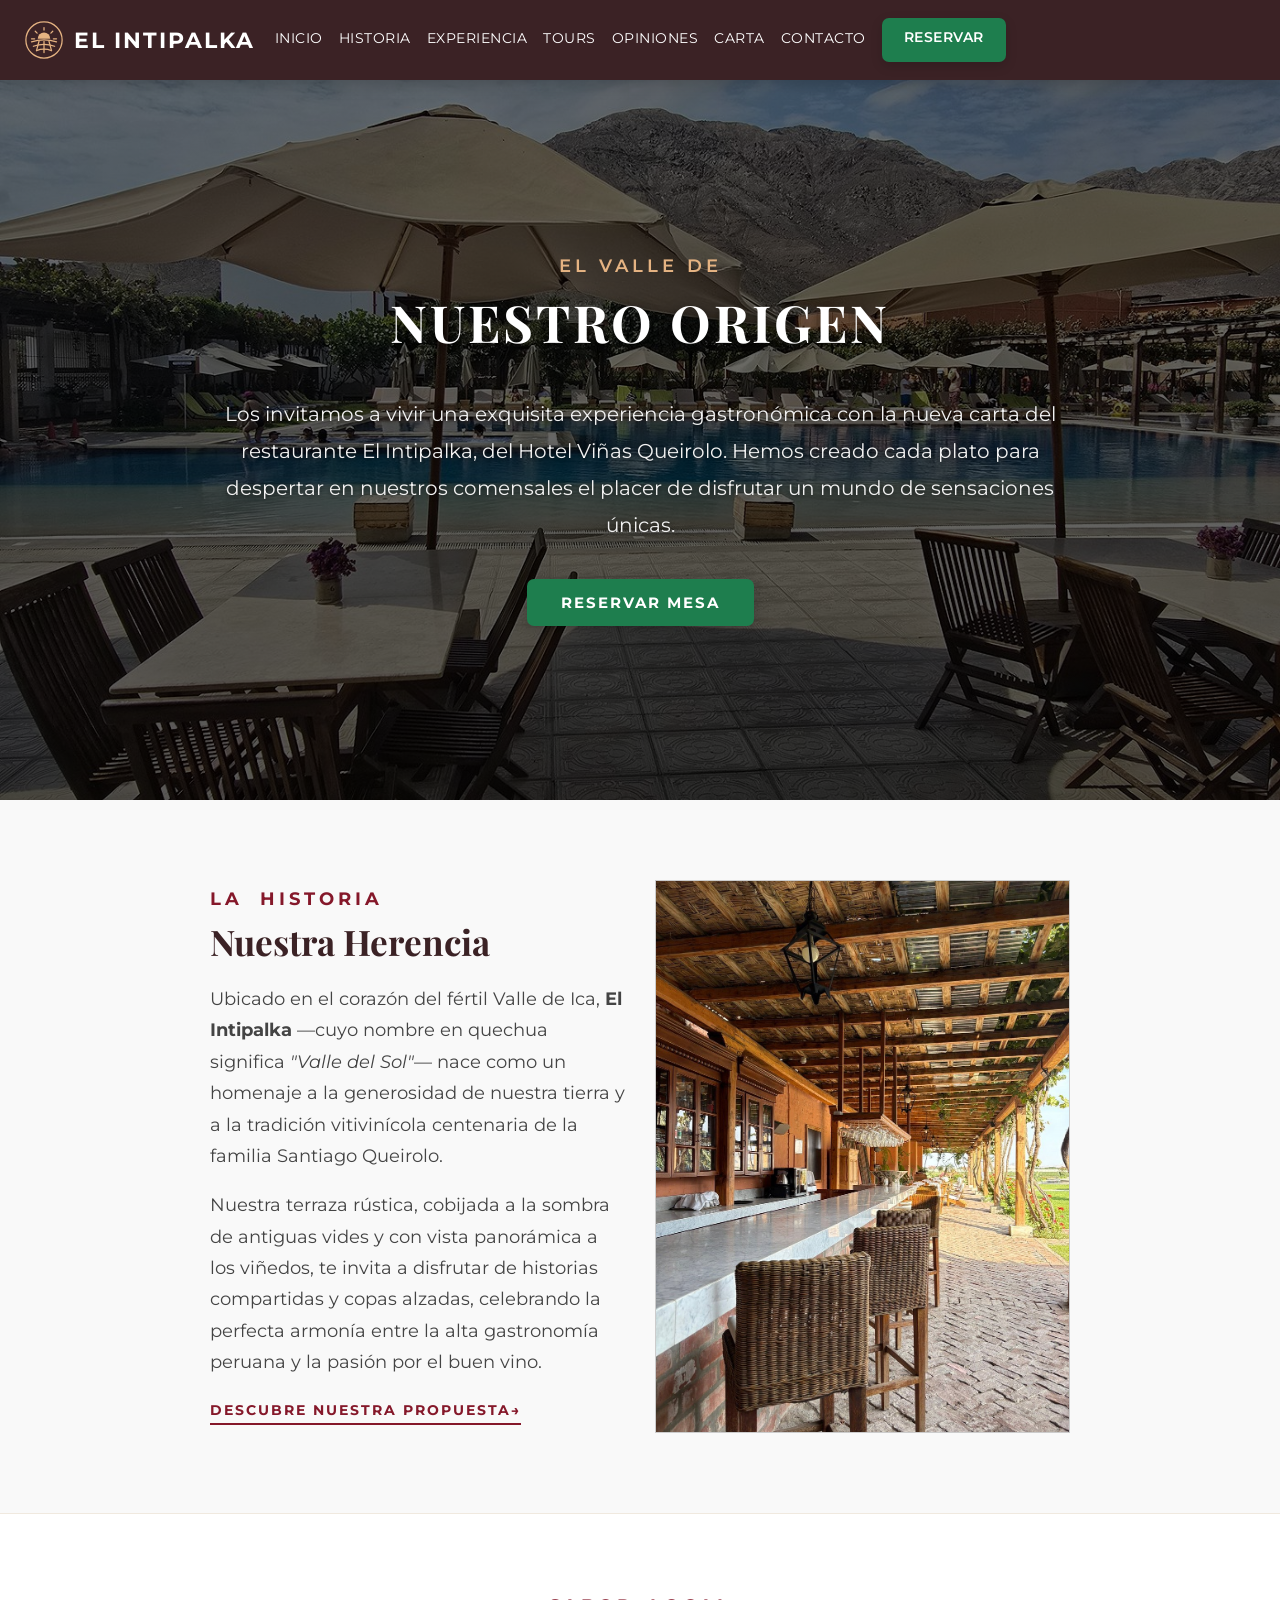
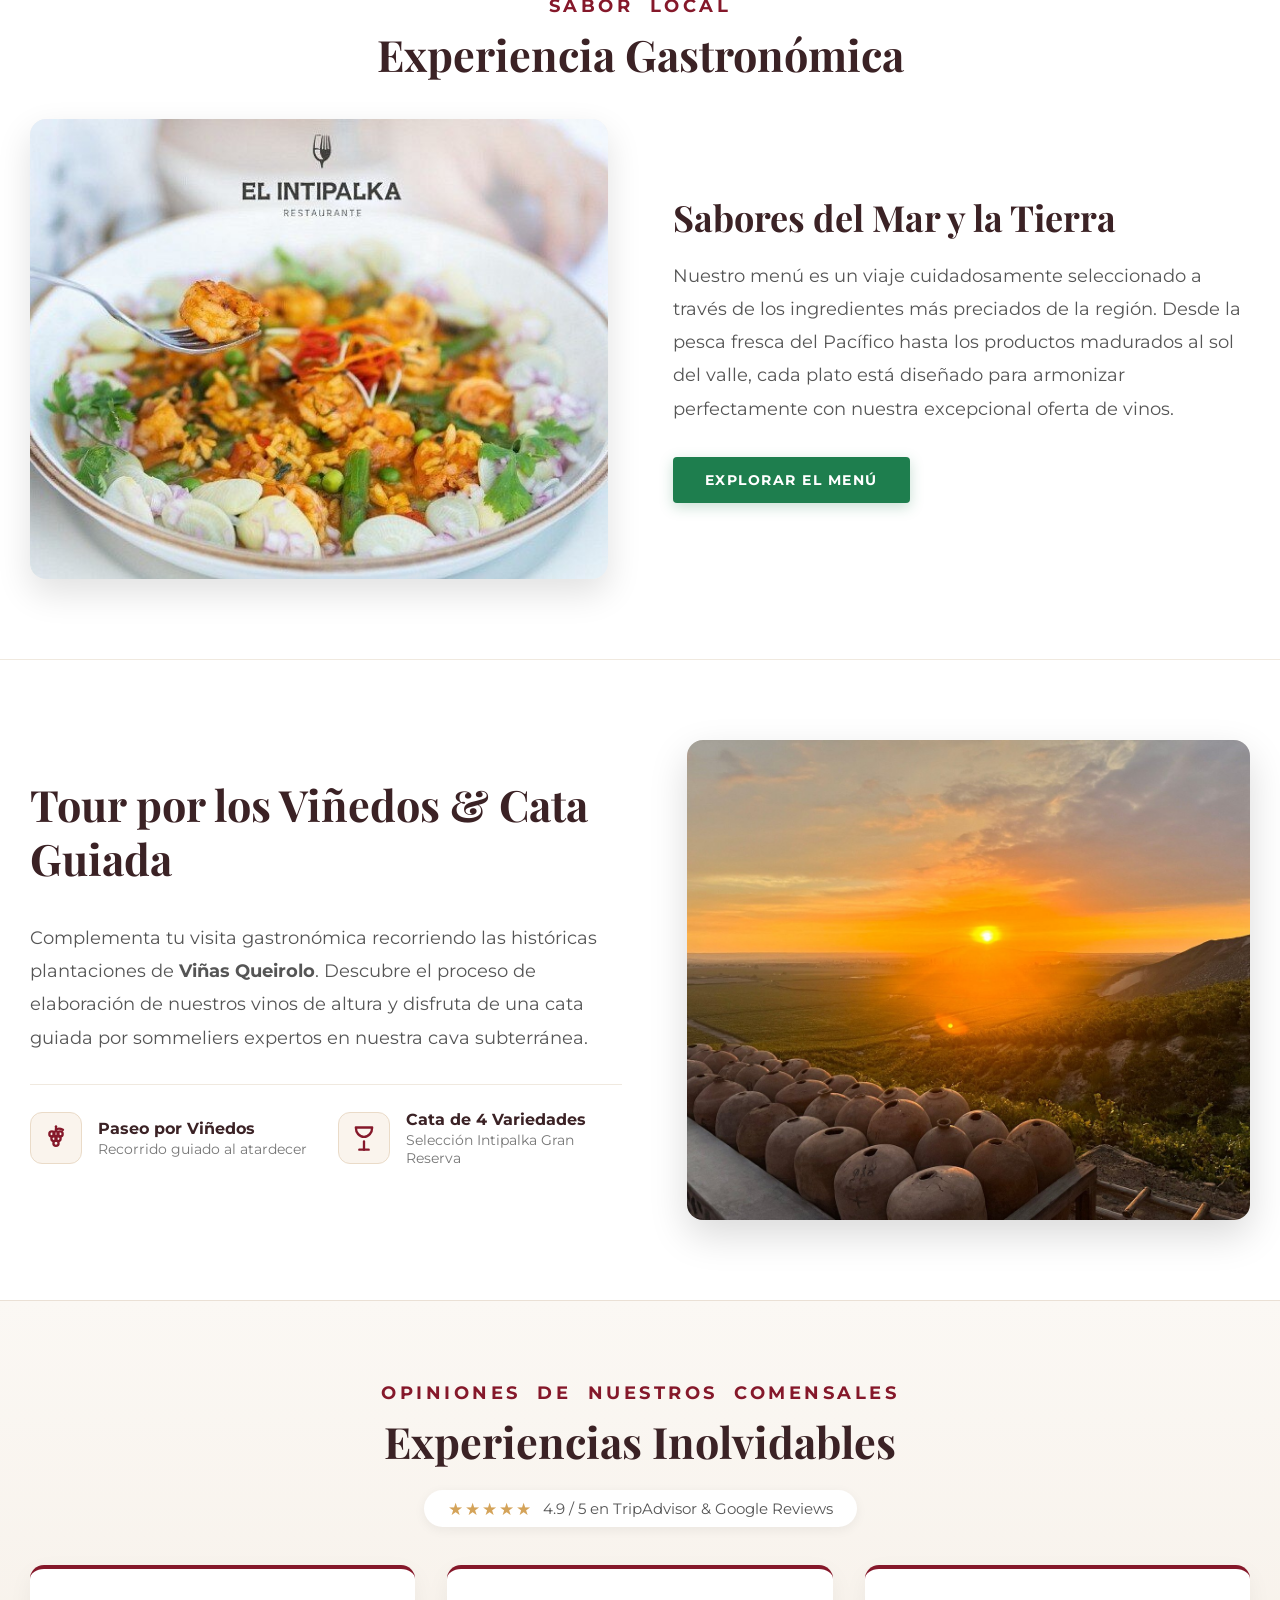
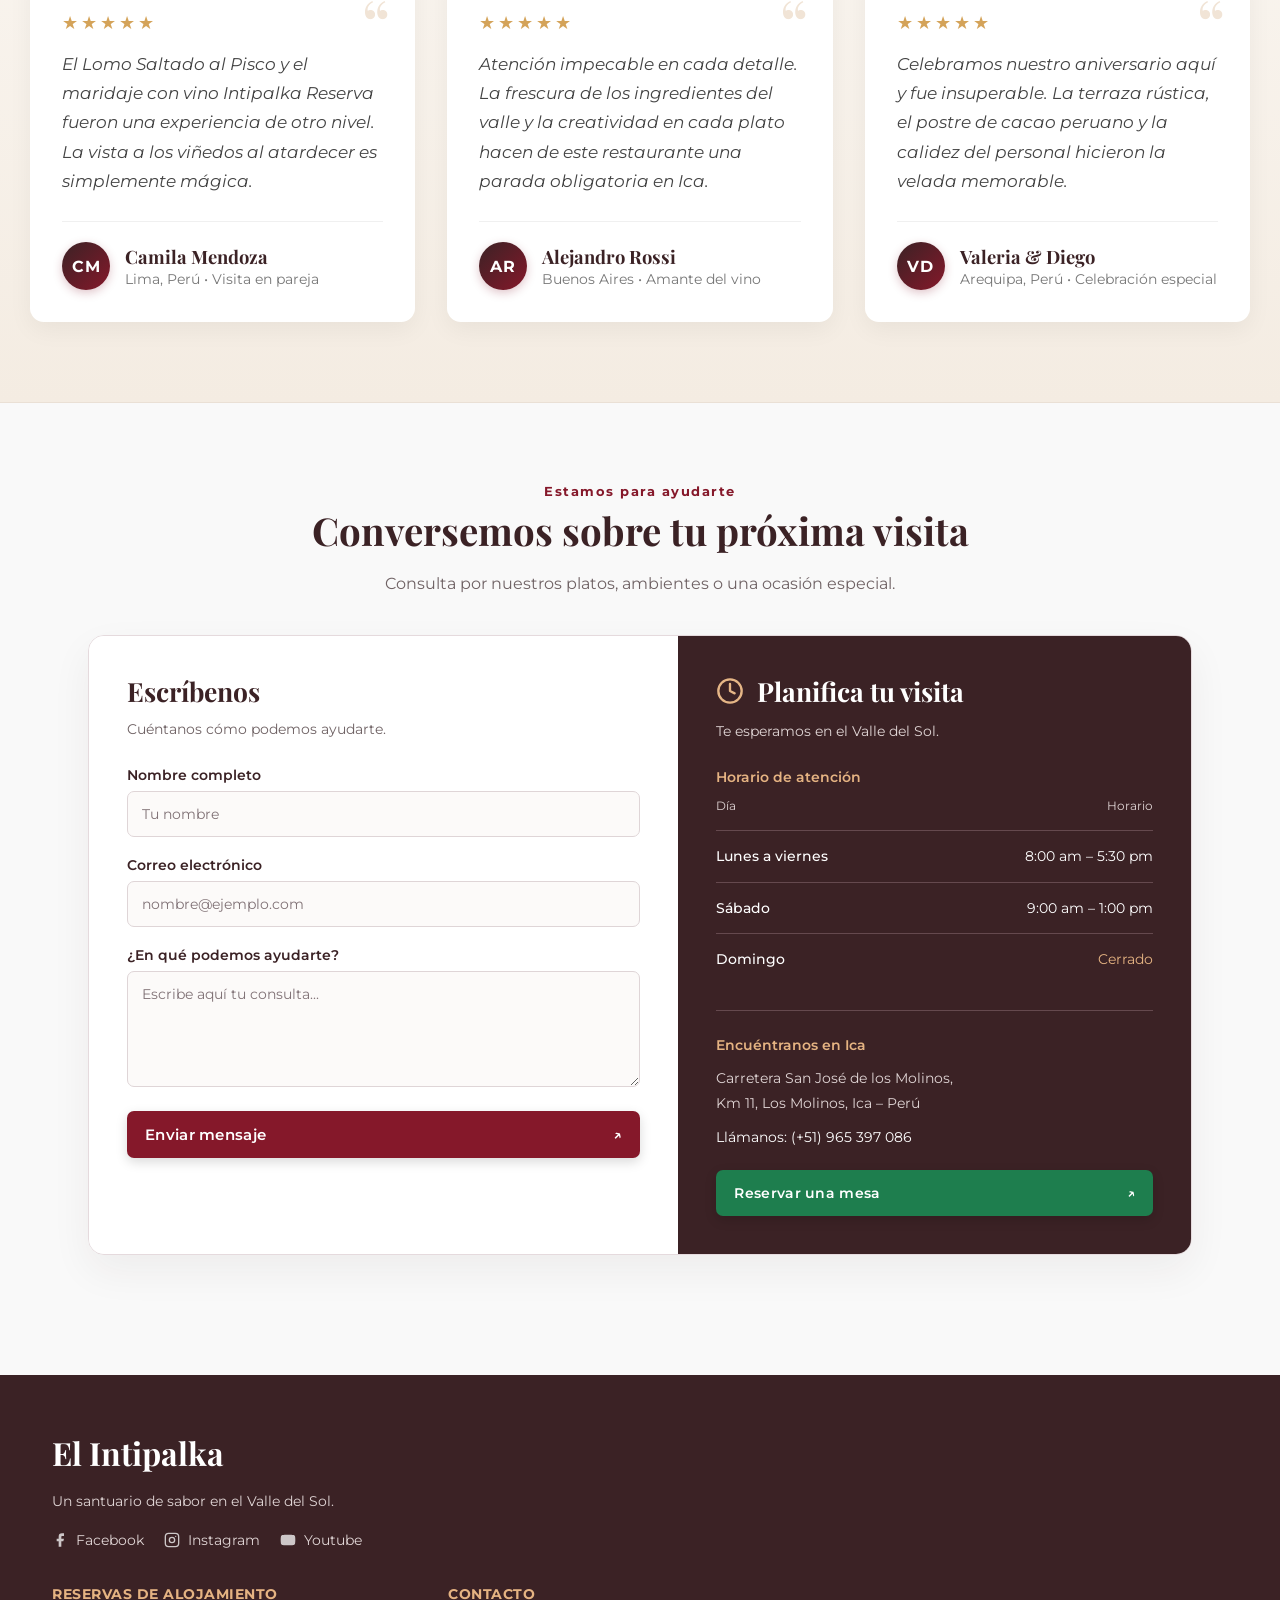
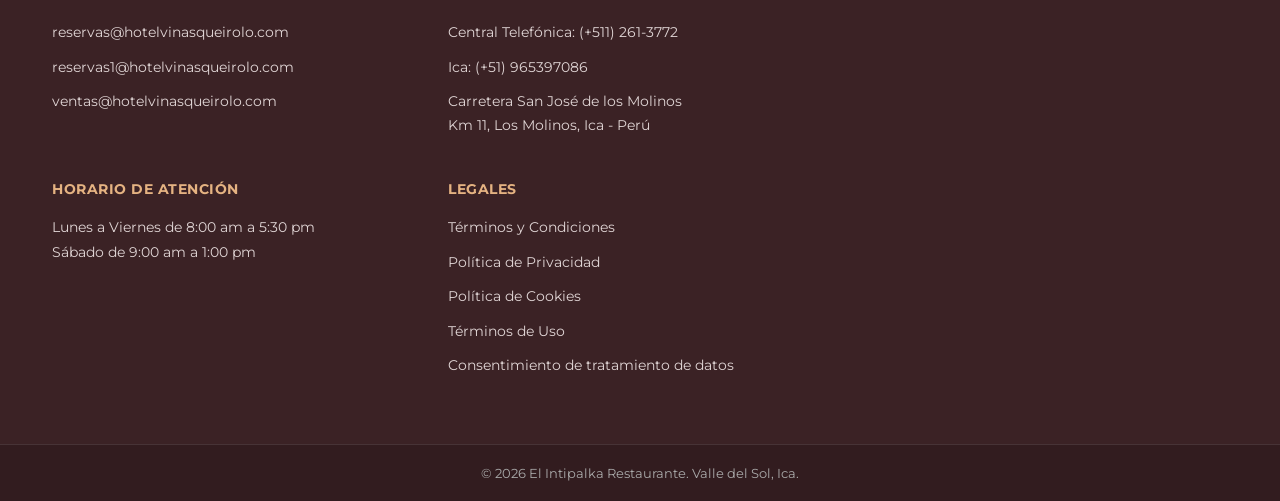
==== commit 5f78e50a: "Mas cambios" ====
--- a/Intipalka/index.html
+++ b/Intipalka/index.html
@@ -240,14 +240,15 @@
                     </div>
                     <div class="form-group">
                         <label for="email">Correo electrónico</label>
-                        <input type="email" id="email" name="email" placeholder="nombre@ejemplo.com" autocomplete="email" required>
+                        <input type="email" id="email" name="email" placeholder="nombre@ejemplo.com"
+                            autocomplete="email" required>
                     </div>
                     <div class="form-group">
                         <label for="message">¿En qué podemos ayudarte?</label>
-                        <textarea id="message" name="message" rows="4" placeholder="Escribe aquí tu consulta..." required></textarea>
+                        <textarea id="message" name="message" rows="4" placeholder="Escribe aquí tu consulta..."
+                            required></textarea>
                     </div>
                     <button type="submit" class="btn btn-dark">Enviar mensaje <span aria-hidden="true">↗</span></button>
-                    <p class="contact-demo-note">Formulario de demostración: los mensajes no se envían.</p>
                 </form>
             </div>
             <div class="contact-schedule-container">
@@ -258,11 +259,25 @@
                 <p class="contact-schedule-intro">Te esperamos en el Valle del Sol.</p>
                 <table class="schedule-table">
                     <caption>Horario de atención</caption>
-                    <thead><tr><th scope="col">Día</th><th scope="col">Horario</th></tr></thead>
+                    <thead>
+                        <tr>
+                            <th scope="col">Día</th>
+                            <th scope="col">Horario</th>
+                        </tr>
+                    </thead>
                     <tbody>
-                        <tr><th scope="row">Lunes a viernes</th><td>8:00 am – 5:30 pm</td></tr>
-                        <tr><th scope="row">Sábado</th><td>9:00 am – 1:00 pm</td></tr>
-                        <tr><th scope="row">Domingo</th><td><span class="contact-closed">Cerrado</span></td></tr>
+                        <tr>
+                            <th scope="row">Lunes a viernes</th>
+                            <td>8:00 am – 5:30 pm</td>
+                        </tr>
+                        <tr>
+                            <th scope="row">Sábado</th>
+                            <td>9:00 am – 1:00 pm</td>
+                        </tr>
+                        <tr>
+                            <th scope="row">Domingo</th>
+                            <td><span class="contact-closed">Cerrado</span></td>
+                        </tr>
                     </tbody>
                 </table>
                 <div class="contact-location">
@@ -270,7 +285,8 @@
                     <p>Carretera San José de los Molinos,<br>Km 11, Los Molinos, Ica – Perú</p>
                     <a href="tel:+51965397086">Llámanos: (+51) 965 397 086</a>
                 </div>
-                <a href="reserva.html" class="btn btn-reserve contact-reserve-link">Reservar una mesa <span aria-hidden="true">↗</span></a>
+                <a href="reserva.html" class="btn btn-reserve contact-reserve-link">Reservar una mesa <span
+                        aria-hidden="true">↗</span></a>
             </div>
         </div>
     </section>
--- a/Intipalka/css/styles.css
+++ b/Intipalka/css/styles.css
@@ -10,28 +10,28 @@
 *,
 *::before,
 *::after {
-    box-sizing: border-box;
+  box-sizing: border-box;
 }
 
 html {
-    scroll-behavior: smooth;
-    overflow-x: hidden;
+  scroll-behavior: smooth;
+  overflow-x: hidden;
 }
 
 body {
-    font-family: 'Montserrat', Arial, sans-serif;
-    margin: 0;
-    padding: 0;
-    background-color: #f9f9f9;
-    color: #333333;
-    overflow-x: hidden;
-    width: 100%;
+  font-family: "Montserrat", Arial, sans-serif;
+  margin: 0;
+  padding: 0;
+  background-color: #f9f9f9;
+  color: #333333;
+  overflow-x: hidden;
+  width: 100%;
 }
 
 img {
-    max-width: 100%;
-    height: auto;
-    display: block;
+  max-width: 100%;
+  height: auto;
+  display: block;
 }
 
 /* Compensación de desplazamiento para navegación con anclas fijas */
@@ -42,390 +42,404 @@
 #tours,
 #testimonios,
 #contacto {
-    scroll-margin-top: 85px;
+  scroll-margin-top: 85px;
 }
 
 /* --------------------------------------------------------------------------
    2. BARRA DE NAVEGACIÓN (HEADER & NAVBAR)
    -------------------------------------------------------------------------- */
 .navbar {
-    display: grid;
-    grid-template-columns: 1fr auto 1fr;
-    align-items: center;
-    background-color: #3b2225; /* Tono vino tinto profundo y elegante */
-    color: #ffffff;
-    padding: 22px 40px;
-    box-shadow: 0 4px 15px rgba(0, 0, 0, 0.2);
-    position: sticky;
-    top: 0;
-    z-index: 1000;
+  display: grid;
+  grid-template-columns: 1fr auto 1fr;
+  align-items: center;
+  background-color: #3b2225; /* Tono vino tinto profundo y elegante */
+  color: #ffffff;
+  padding: 22px 40px;
+  box-shadow: 0 4px 15px rgba(0, 0, 0, 0.2);
+  position: sticky;
+  top: 0;
+  z-index: 1000;
 }
 
 /* Logotipo de la marca */
 .logo {
-    grid-column: 1;
-    justify-self: start;
-    display: inline-flex;
-    align-items: center;
-    gap: 10px;
-    font-size: 1.5em;
-    font-weight: 700;
-    color: #ffffff;
-    text-decoration: none;
-    letter-spacing: 2px;
-    transition: transform 0.3s ease;
-    white-space: nowrap;
+  grid-column: 1;
+  justify-self: start;
+  display: inline-flex;
+  align-items: center;
+  gap: 10px;
+  font-size: 1.5em;
+  font-weight: 700;
+  color: #ffffff;
+  text-decoration: none;
+  letter-spacing: 2px;
+  transition: transform 0.3s ease;
+  white-space: nowrap;
 }
 
 .logo:hover {
-    transform: scale(1.06);
+  transform: scale(1.06);
 }
 
 .logo-symbol {
-    width: 40px;
-    height: 40px;
-    flex-shrink: 0;
+  width: 40px;
+  height: 40px;
+  flex-shrink: 0;
 }
 
 /* Enlaces principales centrados en escritorio */
 .nav-links {
-    grid-column: 2;
-    justify-self: center;
-    display: flex;
-    align-items: center;
-    justify-content: center;
+  grid-column: 2;
+  justify-self: center;
+  display: flex;
+  align-items: center;
+  justify-content: center;
 }
 
 .nav-links a {
-    display: inline-block;
-    color: #ffffff;
-    text-decoration: none;
-    margin: 0 12px;
-    font-size: 0.95em;
-    font-family: 'Montserrat', sans-serif;
-    letter-spacing: 1px;
-    transition: color 0.3s ease, transform 0.3s ease;
-    padding-bottom: 4px;
-    white-space: nowrap;
+  display: inline-block;
+  color: #ffffff;
+  text-decoration: none;
+  margin: 0 12px;
+  font-size: 0.95em;
+  font-family: "Montserrat", sans-serif;
+  letter-spacing: 1px;
+  transition:
+    color 0.3s ease,
+    transform 0.3s ease;
+  padding-bottom: 4px;
+  white-space: nowrap;
 }
 
 .nav-links a:hover,
 .nav-links a.active {
-    color: #e5b382; /* Dorado suave */
-    transform: scale(1.08);
+  color: #e5b382; /* Dorado suave */
+  transform: scale(1.08);
 }
 
 /* Elementos móviles ocultos por defecto en pantallas grandes */
 .nav-toggle {
-    display: none;
+  display: none;
 }
 
 .nav-toggle-label {
-    display: none;
+  display: none;
 }
 
 .btn-nav-mobile {
-    display: none;
+  display: none;
 }
 
 /* Ajustes de navegación en laptops estándar */
 @media (min-width: 1025px) and (max-width: 1280px) {
-    .navbar {
-        padding: 18px 24px;
-    }
-
-    .nav-links a {
-        margin: 0 8px;
-        font-size: 0.88em;
-        letter-spacing: 0.5px;
-    }
-
-    .logo {
-        font-size: 1.35em;
-    }
+  .navbar {
+    padding: 18px 24px;
+  }
+
+  .nav-links a {
+    margin: 0 8px;
+    font-size: 0.88em;
+    letter-spacing: 0.5px;
+  }
+
+  .logo {
+    font-size: 1.35em;
+  }
 }
 
 /* --------------------------------------------------------------------------
    3. NAVEGACIÓN MÓVIL Y TABLET (MENÚ HAMBURGUESA)
    -------------------------------------------------------------------------- */
 @media (max-width: 1024px) {
-    .navbar {
-        display: flex;
-        justify-content: space-between;
-        align-items: center;
-        padding: 16px 24px;
-        position: sticky;
-        top: 0;
-        width: 100%;
-        box-sizing: border-box;
-    }
-
-    .logo {
-        margin-right: auto;
-    }
-
-    /* Botón Hamburguesa posicionado en la esquina derecha */
-    .nav-toggle-label {
-        display: flex;
-        flex-direction: column;
-        justify-content: space-between;
-        width: 28px;
-        height: 20px;
-        cursor: pointer;
-        z-index: 1002;
-        margin-left: auto;
-    }
-
-    .nav-toggle-label span {
-        display: block;
-        height: 3px;
-        width: 100%;
-        background-color: #ffffff;
-        border-radius: 2px;
-        transition: transform 0.3s ease, opacity 0.3s ease, background-color 0.3s ease;
-    }
-
-    /* Transformación de hamburguesa a cruz 'X' al abrir */
-    .nav-toggle:checked ~ .nav-toggle-label span:nth-child(1) {
-        transform: translateY(8.5px) rotate(45deg);
-        background-color: #e5b382;
-    }
-
-    .nav-toggle:checked ~ .nav-toggle-label span:nth-child(2) {
-        opacity: 0;
-        transform: scaleX(0);
-    }
-
-    .nav-toggle:checked ~ .nav-toggle-label span:nth-child(3) {
-        transform: translateY(-8.5px) rotate(-45deg);
-        background-color: #e5b382;
-    }
-
-    /* Menú desplegable vertical flotante */
-    .nav-links {
-        display: none;
-        position: absolute;
-        top: 100%;
-        left: 0;
-        width: 100%;
-        background-color: #2b1619;
-        flex-direction: column;
-        align-items: center;
-        justify-content: center;
-        padding: 24px 20px 32px 20px;
-        box-shadow: 0 14px 30px rgba(0, 0, 0, 0.45);
-        border-top: 1px solid rgba(255, 255, 255, 0.08);
-        box-sizing: border-box;
-    }
-
-    /* Activación del menú al marcar el toggle */
-    .nav-toggle:checked ~ .nav-links {
-        display: flex;
-        animation: navSlideDown 0.32s cubic-bezier(0.16, 1, 0.3, 1) forwards;
-    }
-
-    /* Enlaces dentro del menú móvil */
-    .nav-links a {
-        display: block;
-        width: 100%;
-        text-align: center;
-        padding: 13px 0;
-        margin: 0;
-        font-size: 1.05em;
-        font-family: 'Montserrat', sans-serif;
-        font-weight: 600;
-        letter-spacing: 2.5px;
-        color: #f1f1f1;
-        border-bottom: 1px solid rgba(255, 255, 255, 0.06);
-        transition: color 0.3s ease, background-color 0.3s ease, transform 0.2s ease;
-    }
-
-    .nav-links a:hover,
-    .nav-links a.active {
-        color: #e5b382;
-        background-color: rgba(229, 179, 130, 0.08);
-        transform: none;
-    }
-
-    /* Botón Reservar dentro del menú desplegable móvil */
-    .btn-nav-mobile {
-        display: inline-block;
-        width: 100%;
-        max-width: 260px;
-        margin-top: 20px;
-        text-align: center;
-        background-color: #1e7e4e;
-        color: #ffffff !important;
-        border-radius: 4px;
-        padding: 14px 24px;
-        font-weight: 700;
-        letter-spacing: 2px;
-        border-bottom: none !important;
-        box-shadow: 0 4px 15px rgba(30, 126, 78, 0.35);
-    }
-
-    .btn-nav-mobile:hover {
-        background-color: #155c39;
-    }
+  .navbar {
+    display: flex;
+    justify-content: space-between;
+    align-items: center;
+    padding: 16px 24px;
+    position: sticky;
+    top: 0;
+    width: 100%;
+    box-sizing: border-box;
+  }
+
+  .logo {
+    margin-right: auto;
+  }
+
+  /* Botón Hamburguesa posicionado en la esquina derecha */
+  .nav-toggle-label {
+    display: flex;
+    flex-direction: column;
+    justify-content: space-between;
+    width: 28px;
+    height: 20px;
+    cursor: pointer;
+    z-index: 1002;
+    margin-left: auto;
+  }
+
+  .nav-toggle-label span {
+    display: block;
+    height: 3px;
+    width: 100%;
+    background-color: #ffffff;
+    border-radius: 2px;
+    transition:
+      transform 0.3s ease,
+      opacity 0.3s ease,
+      background-color 0.3s ease;
+  }
+
+  /* Transformación de hamburguesa a cruz 'X' al abrir */
+  .nav-toggle:checked ~ .nav-toggle-label span:nth-child(1) {
+    transform: translateY(8.5px) rotate(45deg);
+    background-color: #e5b382;
+  }
+
+  .nav-toggle:checked ~ .nav-toggle-label span:nth-child(2) {
+    opacity: 0;
+    transform: scaleX(0);
+  }
+
+  .nav-toggle:checked ~ .nav-toggle-label span:nth-child(3) {
+    transform: translateY(-8.5px) rotate(-45deg);
+    background-color: #e5b382;
+  }
+
+  /* Menú desplegable vertical flotante */
+  .nav-links {
+    display: none;
+    position: absolute;
+    top: 100%;
+    left: 0;
+    width: 100%;
+    background-color: #2b1619;
+    flex-direction: column;
+    align-items: center;
+    justify-content: center;
+    padding: 24px 20px 32px 20px;
+    box-shadow: 0 14px 30px rgba(0, 0, 0, 0.45);
+    border-top: 1px solid rgba(255, 255, 255, 0.08);
+    box-sizing: border-box;
+  }
+
+  /* Activación del menú al marcar el toggle */
+  .nav-toggle:checked ~ .nav-links {
+    display: flex;
+    animation: navSlideDown 0.32s cubic-bezier(0.16, 1, 0.3, 1) forwards;
+  }
+
+  /* Enlaces dentro del menú móvil */
+  .nav-links a {
+    display: block;
+    width: 100%;
+    text-align: center;
+    padding: 13px 0;
+    margin: 0;
+    font-size: 1.05em;
+    font-family: "Montserrat", sans-serif;
+    font-weight: 600;
+    letter-spacing: 2.5px;
+    color: #f1f1f1;
+    border-bottom: 1px solid rgba(255, 255, 255, 0.06);
+    transition:
+      color 0.3s ease,
+      background-color 0.3s ease,
+      transform 0.2s ease;
+  }
+
+  .nav-links a:hover,
+  .nav-links a.active {
+    color: #e5b382;
+    background-color: rgba(229, 179, 130, 0.08);
+    transform: none;
+  }
+
+  /* Botón Reservar dentro del menú desplegable móvil */
+  .btn-nav-mobile {
+    display: inline-block;
+    width: 100%;
+    max-width: 260px;
+    margin-top: 20px;
+    text-align: center;
+    background-color: #1e7e4e;
+    color: #ffffff !important;
+    border-radius: 4px;
+    padding: 14px 24px;
+    font-weight: 700;
+    letter-spacing: 2px;
+    border-bottom: none !important;
+    box-shadow: 0 4px 15px rgba(30, 126, 78, 0.35);
+  }
+
+  .btn-nav-mobile:hover {
+    background-color: #155c39;
+  }
 }
 
 @keyframes navSlideDown {
-    from {
-        opacity: 0;
-        transform: translateY(-10px);
-    }
-    to {
-        opacity: 1;
-        transform: translateY(0);
-    }
+  from {
+    opacity: 0;
+    transform: translateY(-10px);
+  }
+  to {
+    opacity: 1;
+    transform: translateY(0);
+  }
 }
 
 @media (max-width: 600px) {
-    .navbar {
-        padding: 14px 18px;
-    }
-
-    .logo {
-        font-size: 1.22em;
-        letter-spacing: 1.5px;
-    }
-
-    .logo-symbol {
-        width: 32px;
-        height: 32px;
-    }
-
-    .nav-links a {
-        font-size: 0.98em;
-        padding: 12px 0;
-    }
+  .navbar {
+    padding: 14px 18px;
+  }
+
+  .logo {
+    font-size: 1.22em;
+    letter-spacing: 1.5px;
+  }
+
+  .logo-symbol {
+    width: 32px;
+    height: 32px;
+  }
+
+  .nav-links a {
+    font-size: 0.98em;
+    padding: 12px 0;
+  }
 }
 
 /* --------------------------------------------------------------------------
    4. BOTONES Y UTILIDADES COMPARTIDAS
    -------------------------------------------------------------------------- */
 .btn {
-    background-color: #1e7e4e;
-    color: #ffffff;
-    border: none;
-    border-radius: 4px;
-    padding: 10px 22px;
-    cursor: pointer;
-    text-transform: uppercase;
-    text-decoration: none;
-    display: inline-block;
-    font-family: 'Montserrat', sans-serif;
-    font-size: 0.9em;
-    font-weight: 600;
-    letter-spacing: 1.5px;
-    transition: background-color 0.3s ease, transform 0.25s ease, box-shadow 0.3s ease;
-    box-shadow: 0 4px 12px rgba(0, 0, 0, 0.15);
+  background-color: #1e7e4e;
+  color: #ffffff;
+  border: none;
+  border-radius: 4px;
+  padding: 10px 22px;
+  cursor: pointer;
+  text-transform: uppercase;
+  text-decoration: none;
+  display: inline-block;
+  font-family: "Montserrat", sans-serif;
+  font-size: 0.9em;
+  font-weight: 600;
+  letter-spacing: 1.5px;
+  transition:
+    background-color 0.3s ease,
+    transform 0.25s ease,
+    box-shadow 0.3s ease;
+  box-shadow: 0 4px 12px rgba(0, 0, 0, 0.15);
 }
 
 .btn:hover {
-    background-color: #16603b;
-    transform: translateY(-2px);
-    box-shadow: 0 6px 18px rgba(30, 126, 78, 0.45);
+  background-color: #16603b;
+  transform: translateY(-2px);
+  box-shadow: 0 6px 18px rgba(30, 126, 78, 0.45);
 }
 
 .btn-gold {
-    background-color: #1e7e4e;
-    color: #ffffff;
-    border-radius: 4px;
-    padding: 14px 34px;
-    font-size: 0.95em;
-    font-weight: bold;
-    letter-spacing: 2px;
-    transition: background-color 0.3s ease, transform 0.25s ease, box-shadow 0.3s ease;
-    box-shadow: 0 4px 15px rgba(0, 0, 0, 0.2);
+  background-color: #1e7e4e;
+  color: #ffffff;
+  border-radius: 4px;
+  padding: 14px 34px;
+  font-size: 0.95em;
+  font-weight: bold;
+  letter-spacing: 2px;
+  transition:
+    background-color 0.3s ease,
+    transform 0.25s ease,
+    box-shadow 0.3s ease;
+  box-shadow: 0 4px 15px rgba(0, 0, 0, 0.2);
 }
 
 .btn-gold:hover {
-    background-color: #16603b;
-    transform: translateY(-3px) scale(1.02);
-    box-shadow: 0 8px 25px rgba(30, 126, 78, 0.5);
+  background-color: #16603b;
+  transform: translateY(-3px) scale(1.02);
+  box-shadow: 0 8px 25px rgba(30, 126, 78, 0.5);
 }
 
 /* Títulos y Subtítulos estándar para secciones */
 .section-subtitle {
-    display: inline-block;
-    font-family: 'Montserrat', sans-serif;
-    font-size: 1.15em;
-    font-weight: 700;
-    text-transform: uppercase;
-    letter-spacing: 4px;
-    word-spacing: 8px;
-    color: #85182a;
-    margin-bottom: 8px;
+  display: inline-block;
+  font-family: "Montserrat", sans-serif;
+  font-size: 1.15em;
+  font-weight: 700;
+  text-transform: uppercase;
+  letter-spacing: 4px;
+  word-spacing: 8px;
+  color: #85182a;
+  margin-bottom: 8px;
 }
 
 .section-title {
-    font-family: 'Playfair Display', serif;
-    font-size: 2.2em;
-    color: #3b2225;
-    margin-top: 0;
-    margin-bottom: 12px;
+  font-family: "Playfair Display", serif;
+  font-size: 2.2em;
+  color: #3b2225;
+  margin-top: 0;
+  margin-bottom: 12px;
 }
 
 /* --------------------------------------------------------------------------
    5. PIE DE PÁGINA (FOOTER)
    -------------------------------------------------------------------------- */
 .footer {
-    background-color: #3b2225;
-    color: #ffffff;
-    padding: 0;
-    margin-top: 40px;
+  background-color: #3b2225;
+  color: #ffffff;
+  padding: 0;
+  margin-top: 40px;
 }
 
 .footer-main {
-    display: grid;
-    grid-template-columns: minmax(0, 2fr) minmax(0, 1fr);
-    gap: 48px;
-    max-width: 1240px;
-    margin: 0 auto;
-    padding: 56px 32px;
-    align-items: start;
-    width: 100%;
+  display: grid;
+  grid-template-columns: minmax(0, 2fr) minmax(0, 1fr);
+  gap: 48px;
+  max-width: 1240px;
+  margin: 0 auto;
+  padding: 56px 32px;
+  align-items: start;
+  width: 100%;
 }
 
 /* Mapa interactivo integrado */
 .footer-map {
-    order: 2;
-    min-width: 0;
-    overflow: hidden;
-    border-radius: 8px;
+  order: 2;
+  min-width: 0;
+  overflow: hidden;
+  border-radius: 8px;
 }
 
 .footer-map iframe {
-    width: 100%;
-    height: 300px;
-    display: block;
-    border: 0;
+  width: 100%;
+  height: 300px;
+  display: block;
+  border: 0;
 }
 
 /* Bloque de columnas informativas */
 .footer-content {
-    min-width: 0;
-    display: grid;
-    grid-template-columns: repeat(2, minmax(0, 1fr));
-    gap: 32px 40px;
-    align-items: start;
-    box-sizing: border-box;
+  min-width: 0;
+  display: grid;
+  grid-template-columns: repeat(2, minmax(0, 1fr));
+  gap: 32px 40px;
+  align-items: start;
+  box-sizing: border-box;
 }
 
 .footer-col {
-    min-width: 0;
-    word-wrap: break-word;
+  min-width: 0;
+  word-wrap: break-word;
 }
 
 .footer-col:first-child {
-    grid-column: 1 / -1;
+  grid-column: 1 / -1;
 }
 
 .footer-social {
-    display: flex;
-    flex-wrap: wrap;
-    gap: 20px;
+  display: flex;
+  flex-wrap: wrap;
+  gap: 20px;
 }
 
 .footer-brand p,
@@ -433,155 +447,162 @@
 .footer-list li,
 .footer-list a,
 .footer-social a {
-    font-size: 0.9rem;
-    line-height: 1.7;
-    color: #e0d5d5;
+  font-size: 0.9rem;
+  line-height: 1.7;
+  color: #e0d5d5;
 }
 
 .footer-heading {
-    font-size: 0.9rem;
-    font-weight: 700;
-    letter-spacing: 0.5px;
-    margin-top: 0;
-    margin-bottom: 16px;
-    color: #e5b382;
-    font-family: 'Montserrat', sans-serif;
-    text-transform: uppercase;
-    line-height: 1.35;
+  font-size: 0.9rem;
+  font-weight: 700;
+  letter-spacing: 0.5px;
+  margin-top: 0;
+  margin-bottom: 16px;
+  color: #e5b382;
+  font-family: "Montserrat", sans-serif;
+  text-transform: uppercase;
+  line-height: 1.35;
 }
 
 .footer-logo {
-    font-family: 'Playfair Display', serif;
-    font-size: 2rem;
-    color: #ffffff;
-    margin-top: 0;
-    margin-bottom: 8px;
+  font-family: "Playfair Display", serif;
+  font-size: 2rem;
+  color: #ffffff;
+  margin-top: 0;
+  margin-bottom: 8px;
 }
 
 .footer-brand p {
-    margin-bottom: 15px;
+  margin-bottom: 15px;
 }
 
 .footer-text {
-    margin: 0;
+  margin: 0;
 }
 
 .footer-list {
-    list-style: none;
-    padding: 0;
-    margin: 0;
+  list-style: none;
+  padding: 0;
+  margin: 0;
 }
 
 .footer-social a,
 .footer-list a {
-    text-decoration: none;
-    display: block;
-    overflow-wrap: anywhere;
-    word-break: normal;
-    transition: color 0.3s ease, transform 0.25s ease;
+  text-decoration: none;
+  display: block;
+  overflow-wrap: anywhere;
+  word-break: normal;
+  transition:
+    color 0.3s ease,
+    transform 0.25s ease;
 }
 
 .footer-list li {
-    margin-bottom: 10px;
+  margin-bottom: 10px;
 }
 
 .footer-social a:hover,
 .footer-list a:hover {
-    color: #e5b382;
+  color: #e5b382;
 }
 
 .footer-social a {
-    display: flex;
-    align-items: center;
-    gap: 8px;
+  display: flex;
+  align-items: center;
+  gap: 8px;
 }
 
 .footer-social a:hover {
-    transform: translateX(4px);
+  transform: translateX(4px);
 }
 
 .social-icon {
-    width: 16px;
-    height: 16px;
-    filter: brightness(0) invert(1);
-    opacity: 0.75;
-    transition: opacity 0.3s ease, transform 0.3s cubic-bezier(0.34, 1.56, 0.64, 1);
+  width: 16px;
+  height: 16px;
+  filter: brightness(0) invert(1);
+  opacity: 0.75;
+  transition:
+    opacity 0.3s ease,
+    transform 0.3s cubic-bezier(0.34, 1.56, 0.64, 1);
 }
 
 .footer-social a:hover .social-icon {
-    opacity: 1;
-    transform: translateY(-2px) scale(1.2) rotate(8deg);
+  opacity: 1;
+  transform: translateY(-2px) scale(1.2) rotate(8deg);
 }
 
 .footer-copyright {
-    border-top: 1px solid rgba(255, 255, 255, 0.1);
-    padding: 20px;
-    text-align: center;
-    color: #aaaaaa;
-    font-size: 0.82em;
-    background-color: #321c1f;
+  border-top: 1px solid rgba(255, 255, 255, 0.1);
+  padding: 20px;
+  text-align: center;
+  color: #aaaaaa;
+  font-size: 0.82em;
+  background-color: #321c1f;
 }
 
 .footer-copyright p {
-    margin: 0;
+  margin: 0;
 }
 
 /* Responsividad del Footer */
 @media (max-width: 900px) {
-    .footer-main {
-        grid-template-columns: 1fr;
-        gap: 32px;
-        padding: 40px 24px;
-    }
+  .footer-main {
+    grid-template-columns: 1fr;
+    gap: 32px;
+    padding: 40px 24px;
+  }
 }
 
 @media (max-width: 540px) {
-    .footer-content {
-        grid-template-columns: 1fr;
-        gap: 28px;
-    }
-
-    .footer-map iframe {
-        height: 240px;
-    }
+  .footer-content {
+    grid-template-columns: 1fr;
+    gap: 28px;
+  }
+
+  .footer-map iframe {
+    height: 240px;
+  }
 }
 
 /* --------------------------------------------------------------------------
    6. ANIMACIONES GENERALES
    -------------------------------------------------------------------------- */
 @keyframes fadeIn {
-    from {
-        opacity: 0;
-        transform: translateY(10px);
-    }
-    to {
-        opacity: 1;
-        transform: translateY(0);
-    }
+  from {
+    opacity: 0;
+    transform: translateY(10px);
+  }
+  to {
+    opacity: 1;
+    transform: translateY(0);
+  }
 }
 
 /* Valores compartidos para reservas y separación de secciones */
 :root {
-    --reserve-color: #1e7e4e;
-    --reserve-hover: #155c39;
-    --section-space: 80px;
-    --section-heading-gap: 38px;
+  --reserve-color: #1e7e4e;
+  --reserve-hover: #155c39;
+  --section-space: 80px;
+  --section-heading-gap: 38px;
 }
 .btn.btn-reserve,
 .nav-links .btn.btn-reserve {
-    background-color: var(--reserve-color);
-    color: #fff;
-    border-radius: 7px;
-    min-height: 44px;
+  background-color: var(--reserve-color);
+  color: #fff;
+  border-radius: 7px;
+  min-height: 44px;
 }
 .btn.btn-reserve:hover,
 .nav-links .btn.btn-reserve:hover {
-    background-color: var(--reserve-hover);
+  background-color: var(--reserve-hover);
 }
 .btn.btn-reserve:focus-visible {
-    outline: 3px solid #e5b382;
-    outline-offset: 4px;
+  outline: 3px solid #e5b382;
+  outline-offset: 4px;
 }
 @media (max-width: 768px) {
-    :root { --section-space: 50px; --section-heading-gap: 28px; }
-}
+  :root {
+    --section-space: 50px;
+    --section-heading-gap: 28px;
+  }
+}
--- a/Intipalka/css/contacto.css
+++ b/Intipalka/css/contacto.css
@@ -246,13 +246,19 @@
   border-bottom: 0;
 }
 
-.contact-section { padding-block: var(--section-space); }
-.contact-header { margin-bottom: var(--section-heading-gap); }
+.contact-section {
+  padding-block: var(--section-space);
+}
+.contact-header {
+  margin-bottom: var(--section-heading-gap);
+}
 .contact-reserve-link.btn {
-    margin-top: auto;
-    padding: 14px 18px;
-    text-transform: none;
-    letter-spacing: .3px;
-    color: #fff;
-}
-.contact-location { margin-bottom: 24px; }
+  margin-top: auto;
+  padding: 14px 18px;
+  text-transform: none;
+  letter-spacing: 0.3px;
+  color: #fff;
+}
+.contact-location {
+  margin-bottom: 24px;
+}
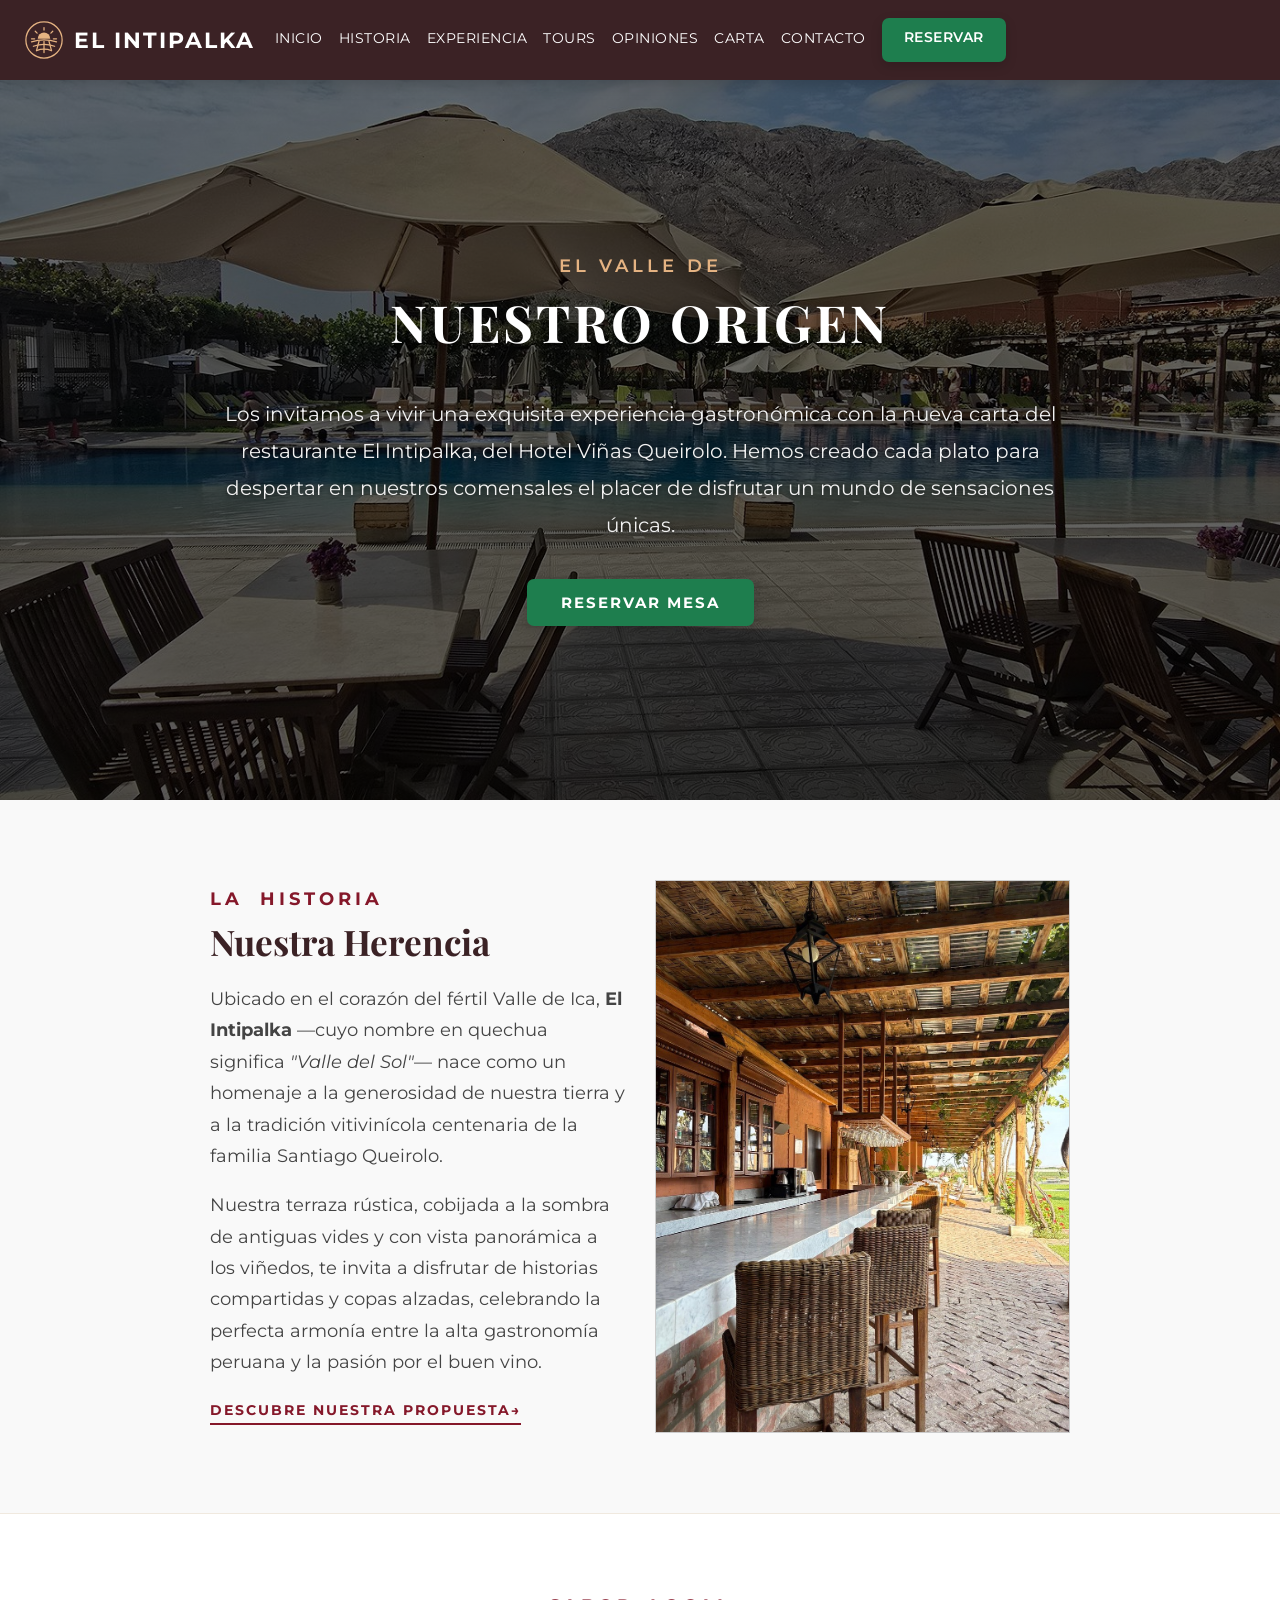
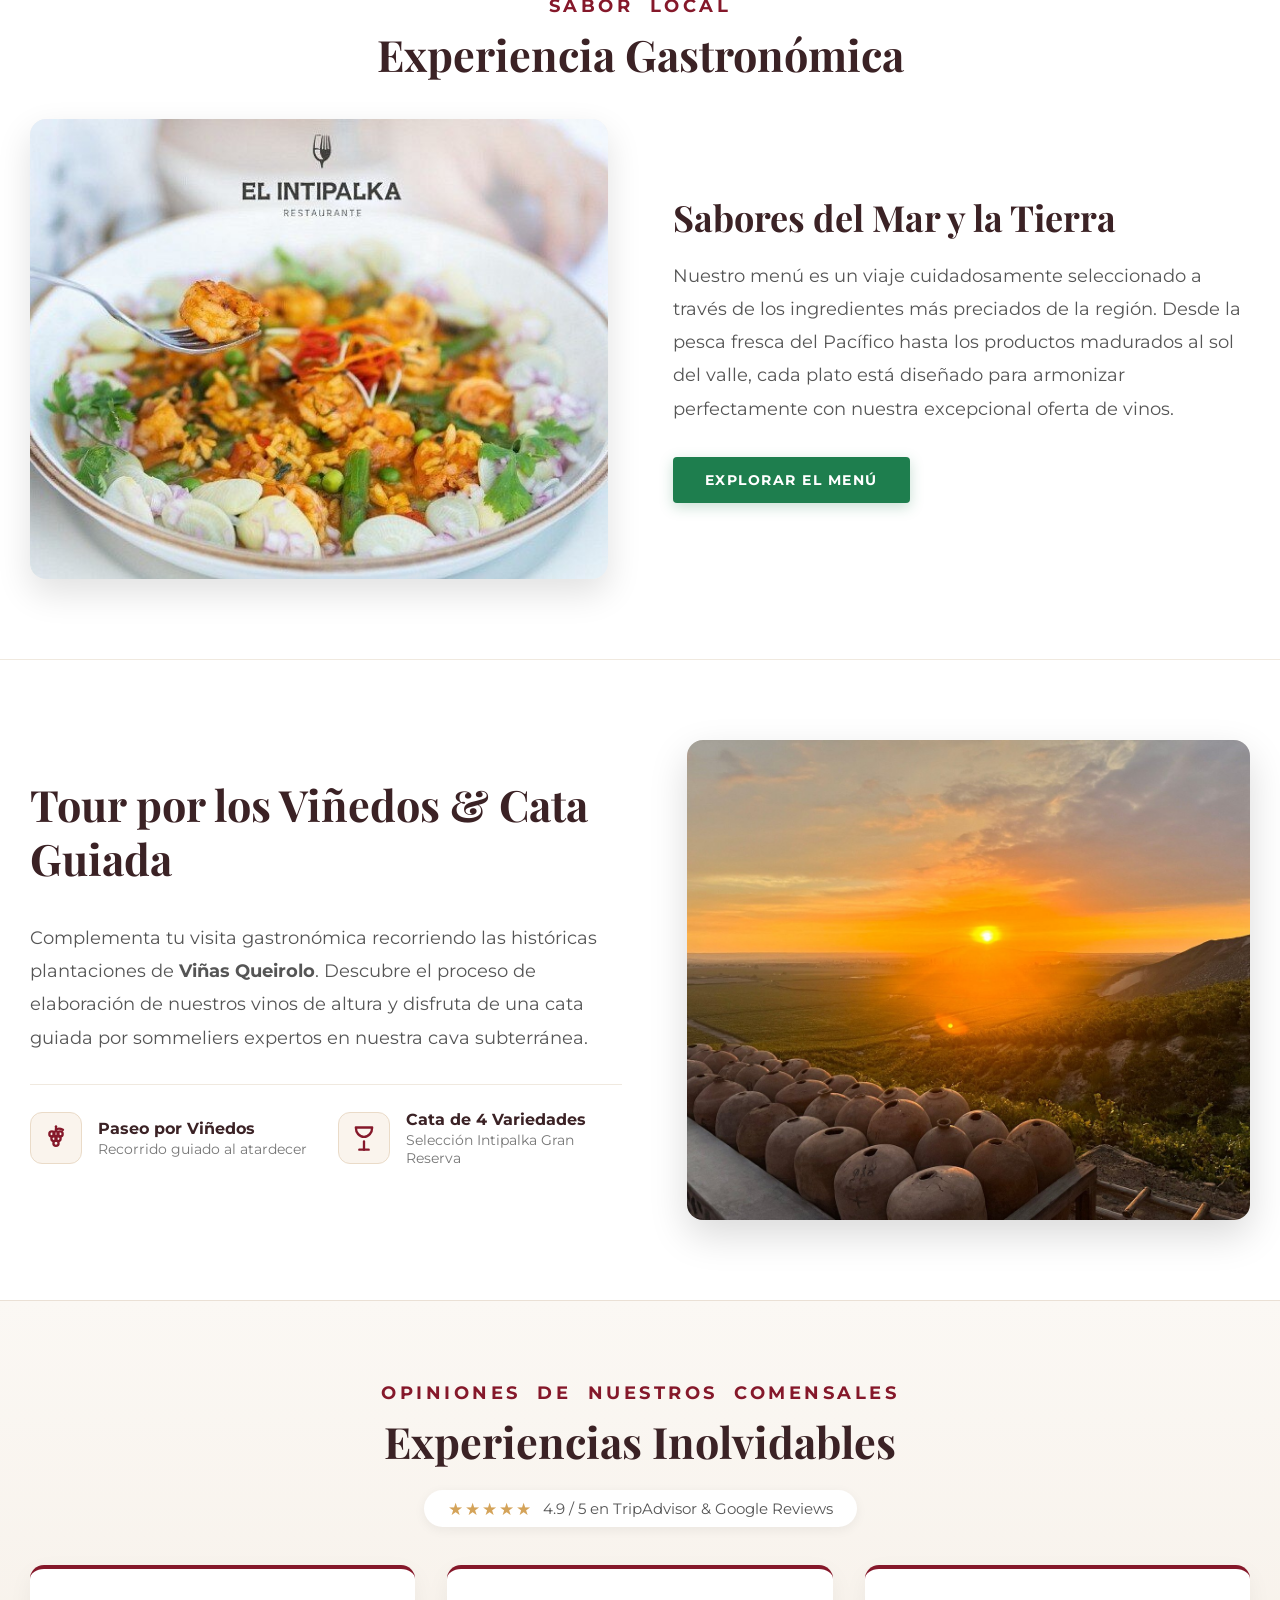
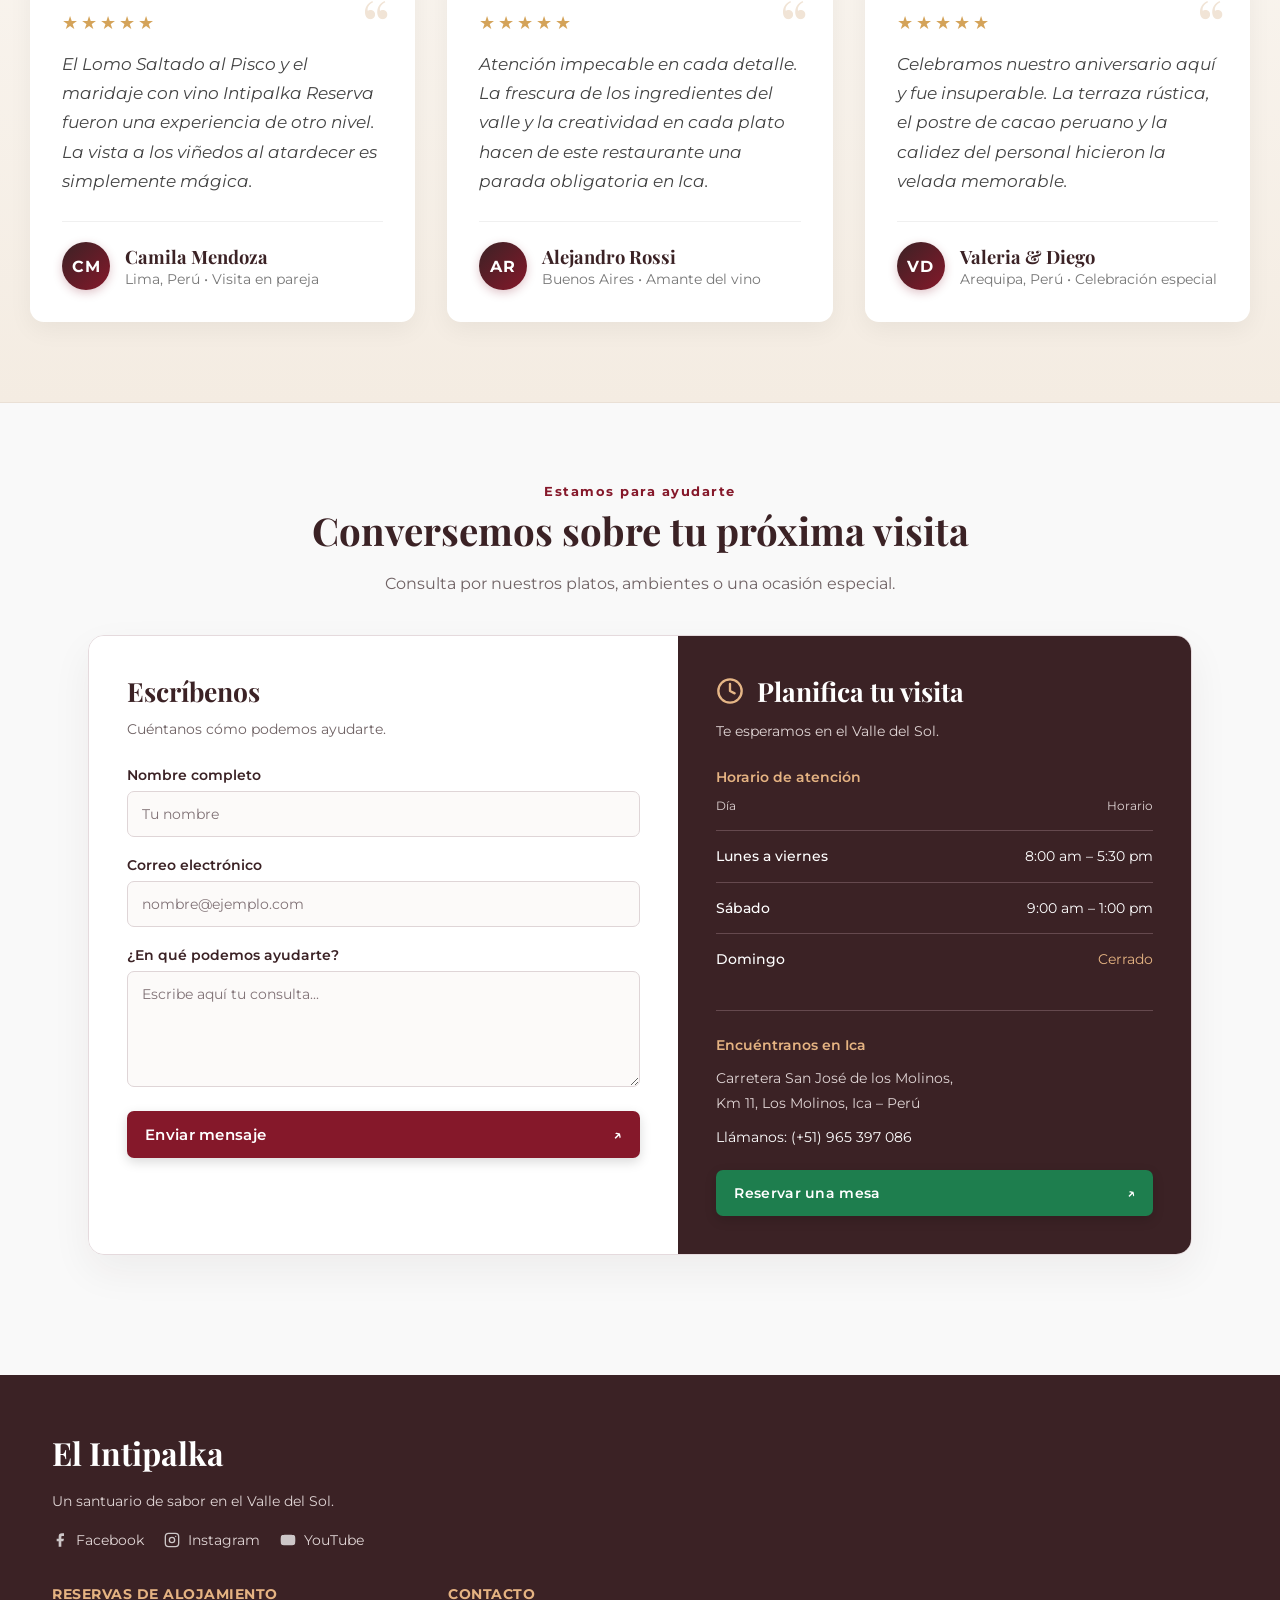
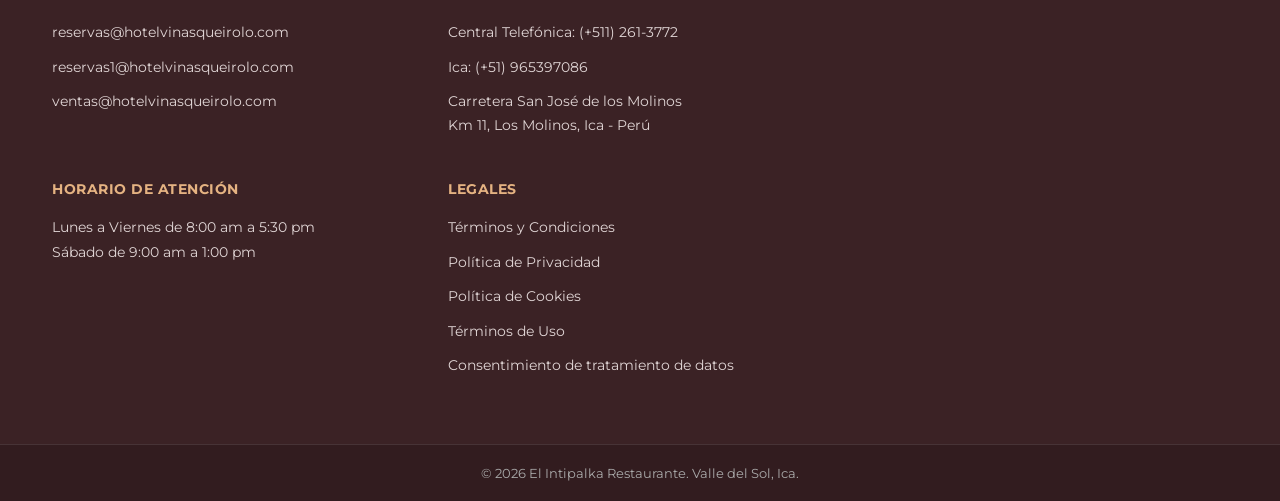
==== commit 46b787d9: "Funciones extras" ====
--- a/Intipalka/index.html
+++ b/Intipalka/index.html
@@ -313,11 +313,17 @@
                         <p>Un santuario de sabor en el Valle del Sol.</p>
                     </div>
                     <div class="footer-social">
-                        <a href="#"><img src="assets/icons/facebook.svg" alt="Facebook" class="social-icon">
+                        <a href="https://www.facebook.com/hotelvinasqueirolo/" target="_blank"
+                            rel="noopener noreferrer"><img src="assets/icons/facebook.svg" alt="Facebook"
+                                class="social-icon">
                             Facebook</a>
-                        <a href="#"><img src="assets/icons/instagram.svg" alt="Instagram" class="social-icon">
+                        <a href="https://www.instagram.com/hotelvinasqueirolo/" target="_blank"
+                            rel="noopener noreferrer"><img src="assets/icons/instagram.svg" alt="Instagram"
+                                class="social-icon">
                             Instagram</a>
-                        <a href="#"><img src="assets/icons/youtube.svg" alt="Youtube" class="social-icon"> Youtube</a>
+                        <a href="https://www.youtube.com/@hotelvinasqueirolo9795" target="_blank"
+                            rel="noopener noreferrer"><img src="assets/icons/youtube.svg" alt="YouTube"
+                                class="social-icon"> YouTube</a>
                     </div>
                 </div>
 
--- a/Intipalka/css/styles.css
+++ b/Intipalka/css/styles.css
@@ -606,3 +606,16 @@
     --section-heading-gap: 28px;
   }
 }
+
+/* Utilidad accesible para lectores de pantalla */
+.visually-hidden {
+  position: absolute !important;
+  width: 1px !important;
+  height: 1px !important;
+  padding: 0 !important;
+  margin: -1px !important;
+  overflow: hidden !important;
+  clip: rect(0, 0, 0, 0) !important;
+  white-space: nowrap !important;
+  border: 0 !important;
+}
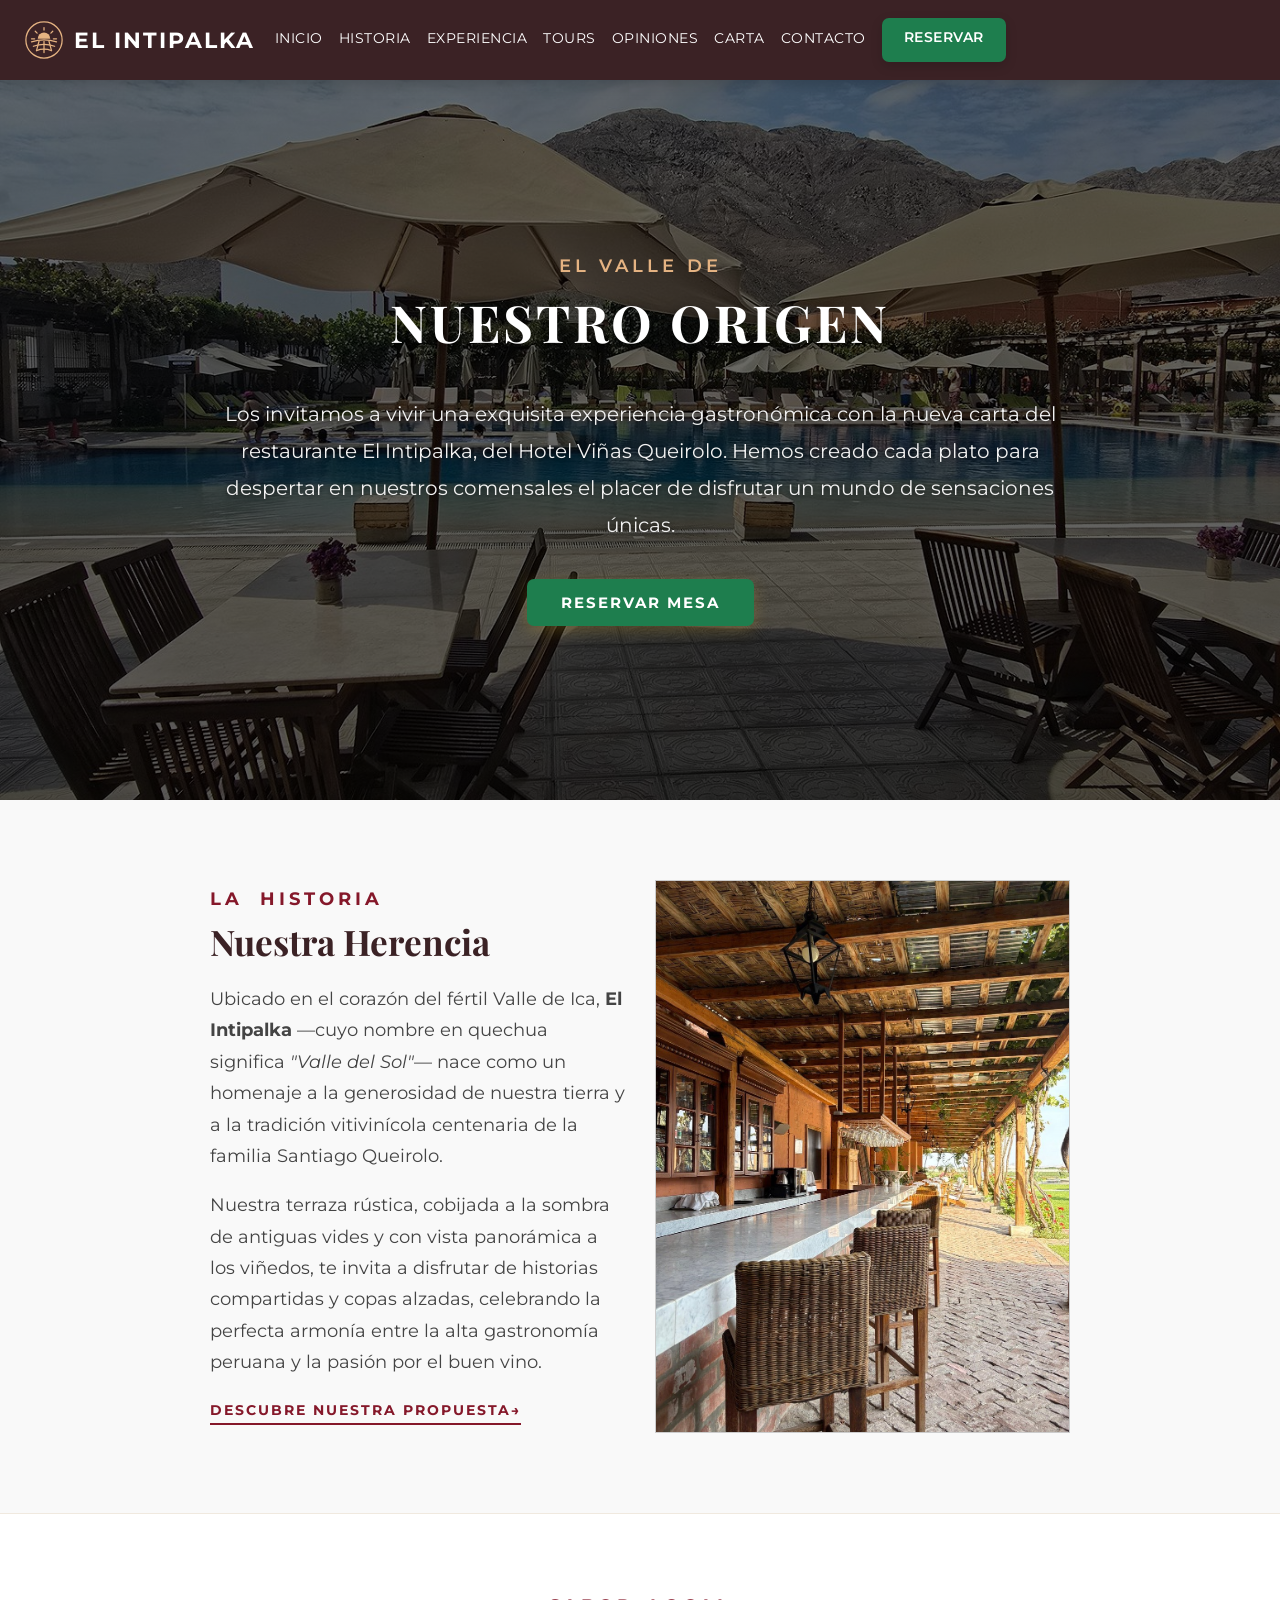
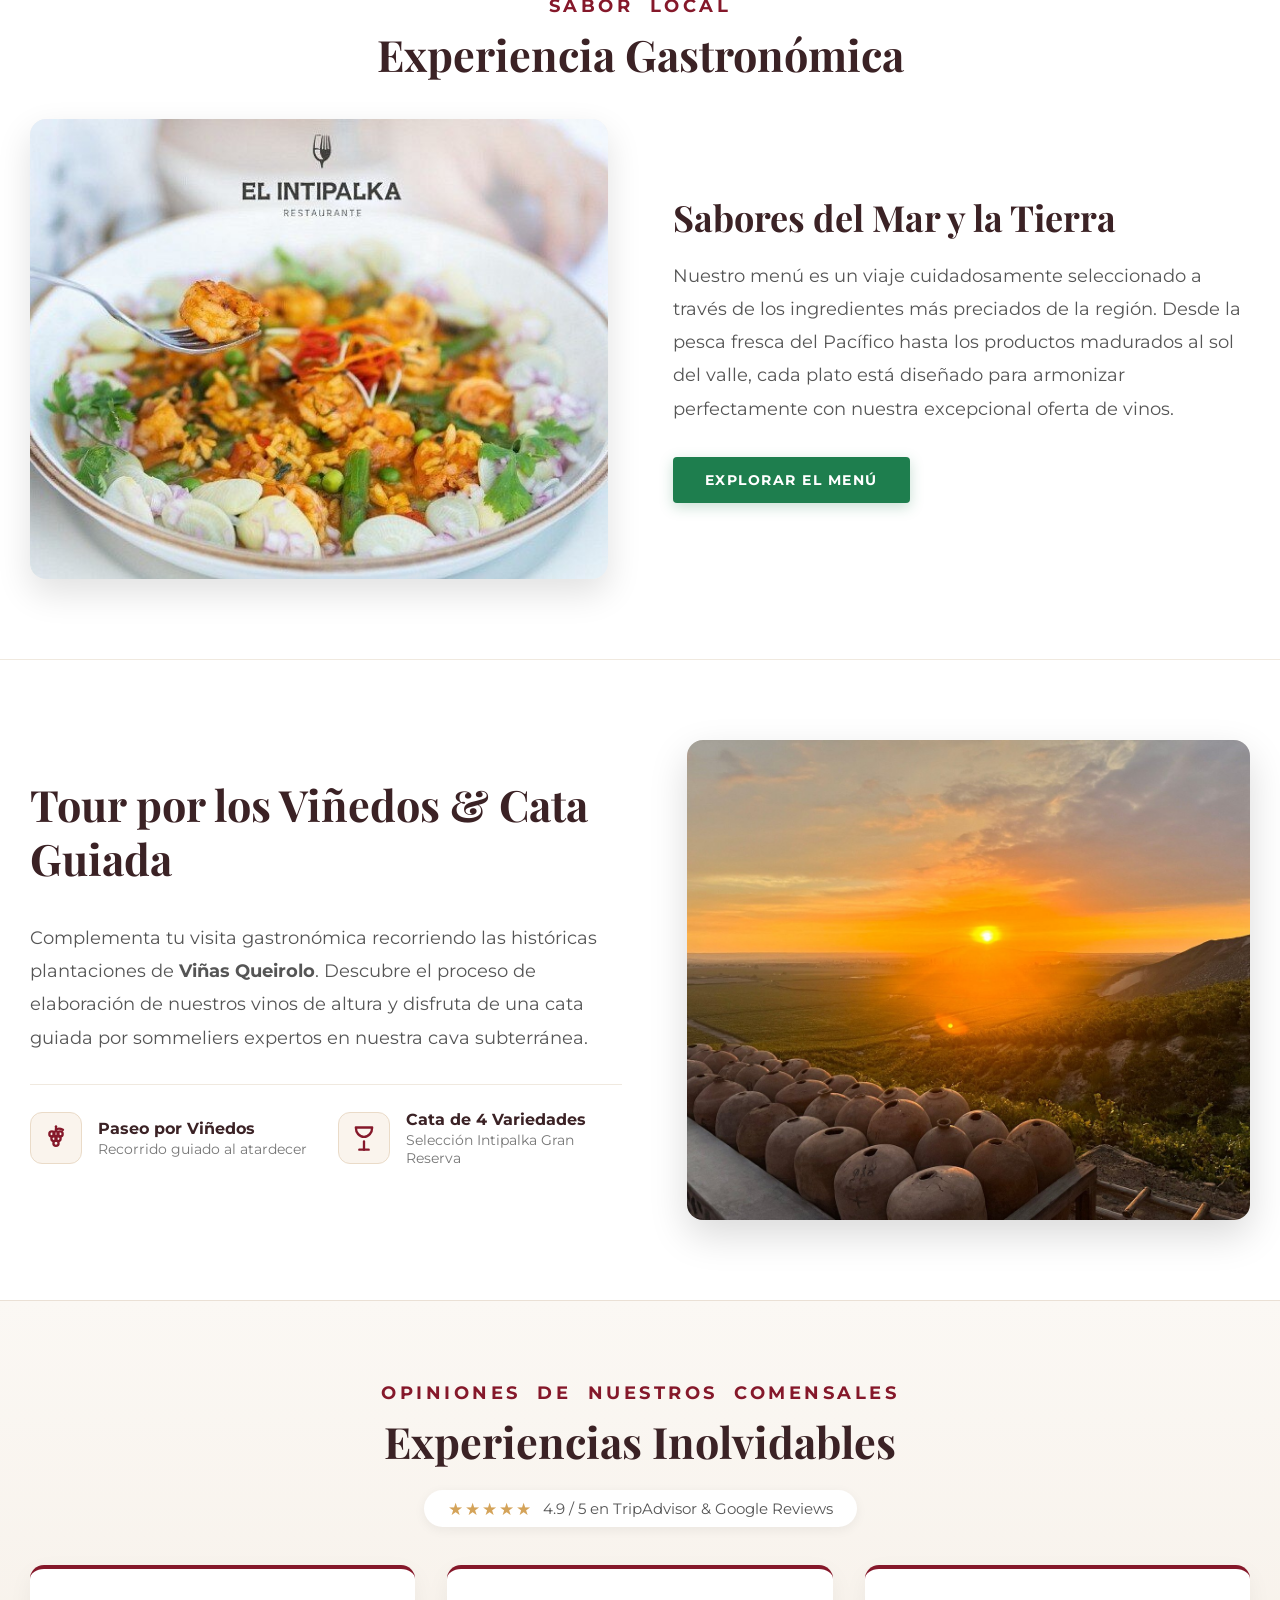
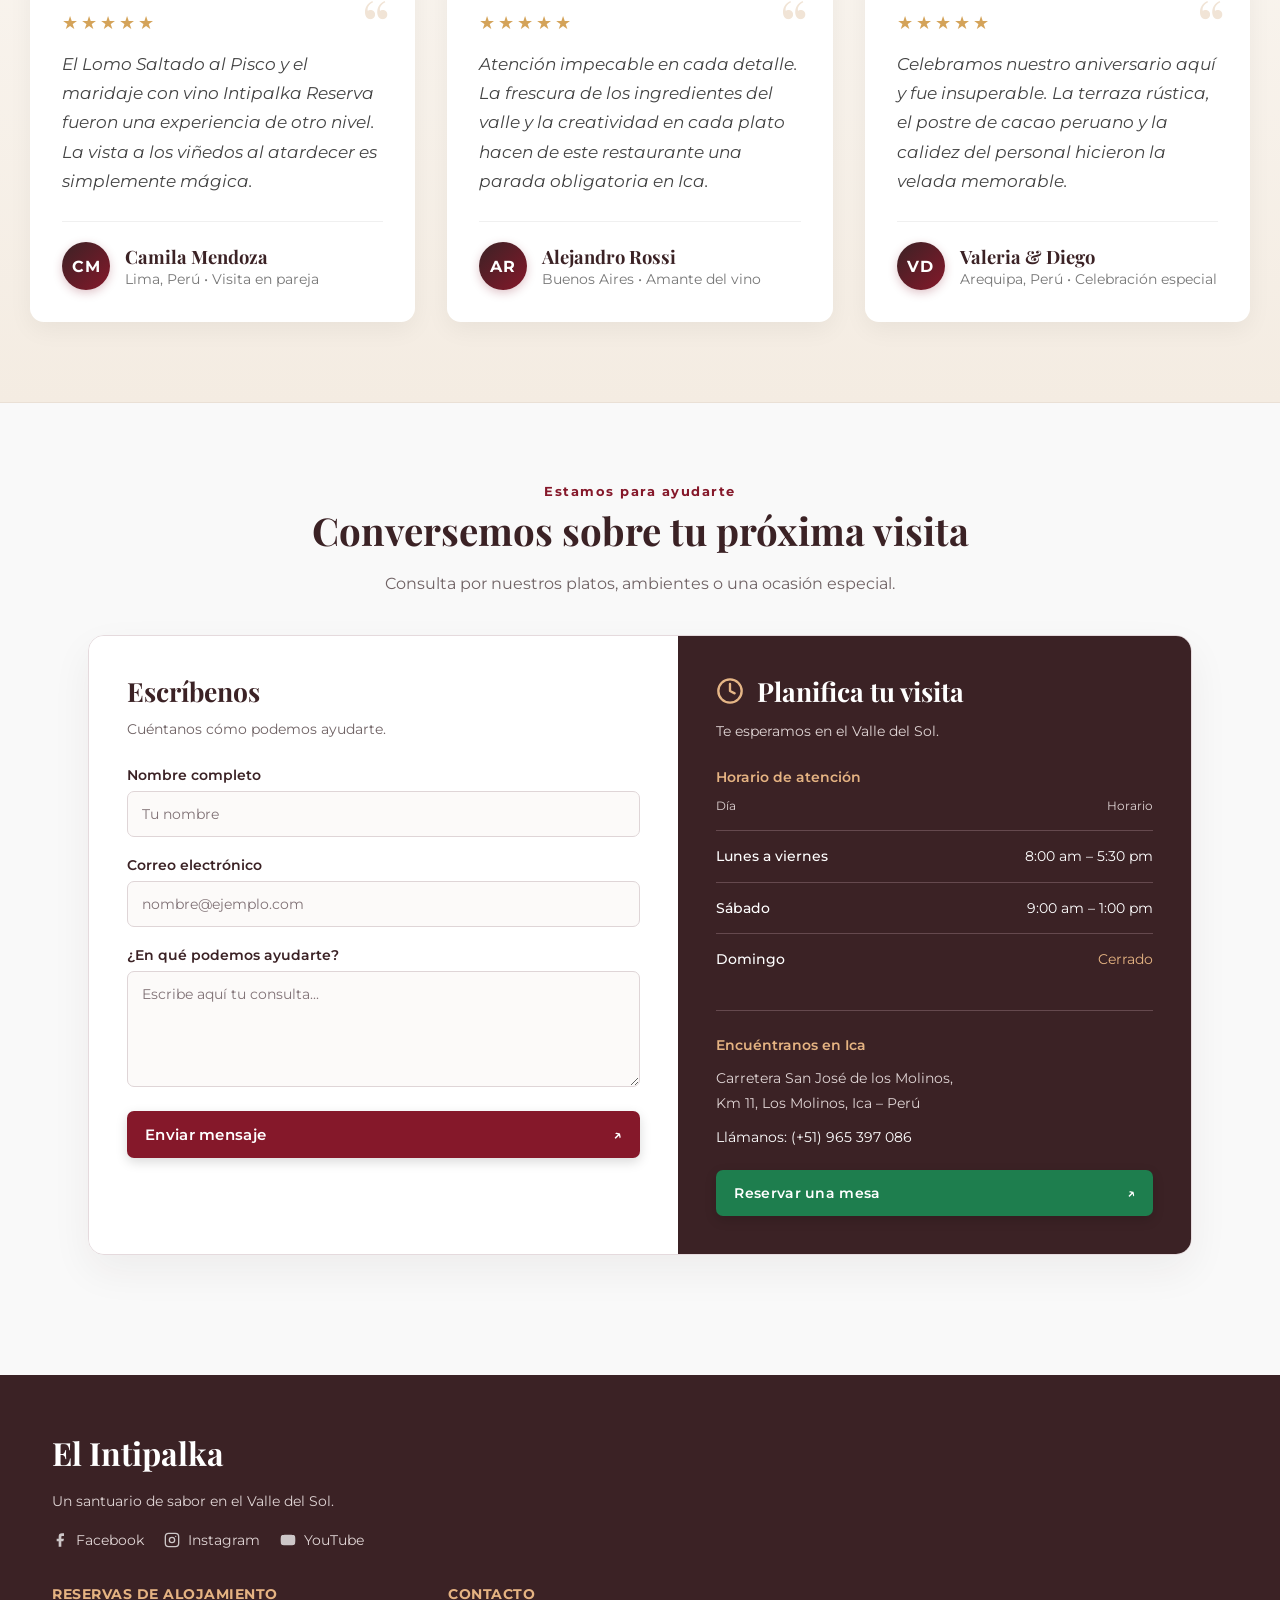
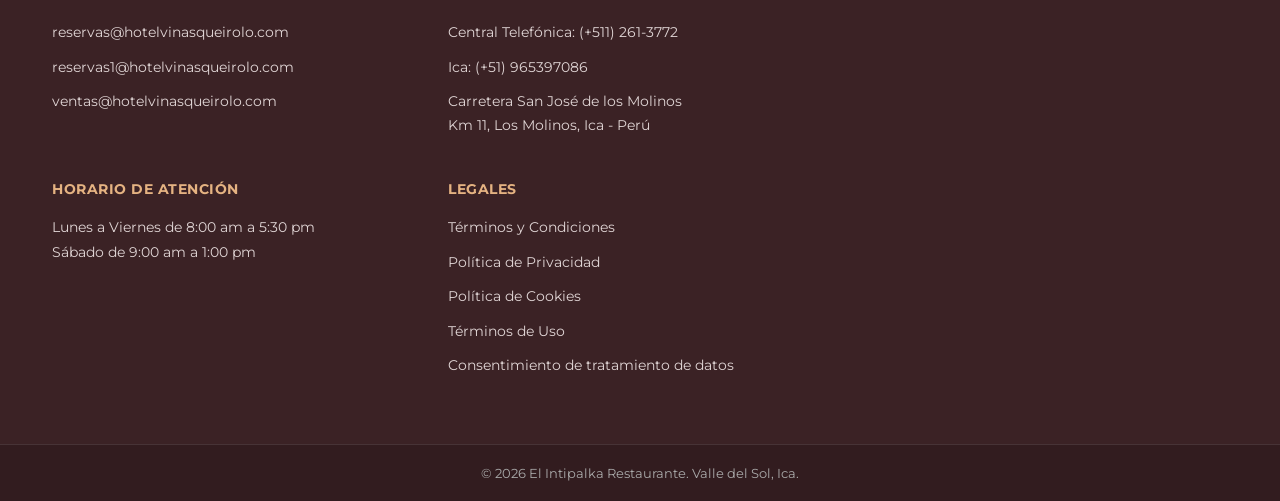
==== commit 3a0d77c7: "Mas cambios" ====
--- a/Intipalka/index.html
+++ b/Intipalka/index.html
@@ -5,6 +5,9 @@
     <meta charset="UTF-8">
     <meta name="viewport" content="width=device-width, initial-scale=1.0">
     <title>El Intipalka</title>
+
+    <!-- Favicon Oficial -->
+    <link rel="icon" type="image/svg+xml" href="assets/icons/logo-intipalka.svg">
 
     <!-- Importación de las familias tipográficas Playfair Display y Montserrat -->
     <link
@@ -19,6 +22,9 @@
 </head>
 
 <body>
+    <!-- Enlace de accesibilidad para saltar al contenido principal (WCAG 2.4.1) -->
+    <a href="#inicio" class="skip-link">Saltar al contenido principal</a>
+
     <!-- Navbar / Encabezado principal -->
     <header class="navbar">
         <a href="index.html" class="logo" aria-label="El Intipalka, inicio">
@@ -47,7 +53,7 @@
     </header>
 
     <!-- Sección Hero (Fondo con logo y título principal) -->
-    <main class="hero" id="inicio">
+    <main class="hero" id="inicio" tabindex="-1">
 
         <!--contenedor del contenido central-->
         <div class="hero-content">
@@ -85,7 +91,7 @@
             </div>
             <div class="history-image-wrapper">
                 <div class="image-backdrop"></div> <!--elemento decorativo dla img-->
-                <img src="assets/images/Intapalka.jpg" alt="Nuestra Herencia Terrace" class="history-image">
+                <img src="assets/images/Intapalka.jpg" alt="Nuestra Herencia Terrace" class="history-image" loading="lazy" decoding="async">
             </div>
         </div>
     </section>
@@ -99,7 +105,7 @@
 
         <div class="gastronomy-content">
             <div class="gastronomy-image-container">
-                <img src="assets/images/comida_1.jpg" alt="Plato Gourmet del Mar y la Tierra" class="gastronomy-image">
+                <img src="assets/images/comida_1.jpg" alt="Plato Gourmet del Mar y la Tierra" class="gastronomy-image" loading="lazy" decoding="async">
             </div>
             <div class="gastronomy-text">
                 <h3 class="gastronomy-title">Sabores del Mar y la Tierra</h3>
@@ -151,7 +157,7 @@
 
             <!-- Imagen panorámica de las bodegas / barricas -->
             <div class="wine-tour-image-box">
-                <img src="assets/images/bodegass.jpg" alt="Cava de Vinos y Barricas Intipalka">
+                <img src="assets/images/bodegass.jpg" alt="Cava de Vinos y Barricas Intipalka" loading="lazy" decoding="async">
             </div>
 
         </div>
--- a/Intipalka/css/styles.css
+++ b/Intipalka/css/styles.css
@@ -36,6 +36,7 @@
 
 /* Compensación de desplazamiento para navegación con anclas fijas */
 section[id],
+#main-content,
 #inicio,
 #historia,
 #nosotros,
@@ -340,7 +341,7 @@
 }
 
 .btn-gold {
-  background-color: #1e7e4e;
+  background-color: #c59b27;
   color: #ffffff;
   border-radius: 4px;
   padding: 14px 34px;
@@ -351,13 +352,13 @@
     background-color 0.3s ease,
     transform 0.25s ease,
     box-shadow 0.3s ease;
-  box-shadow: 0 4px 15px rgba(0, 0, 0, 0.2);
+  box-shadow: 0 4px 15px rgba(197, 155, 39, 0.3);
 }
 
 .btn-gold:hover {
-  background-color: #16603b;
+  background-color: #a8821d;
   transform: translateY(-3px) scale(1.02);
-  box-shadow: 0 8px 25px rgba(30, 126, 78, 0.5);
+  box-shadow: 0 8px 25px rgba(197, 155, 39, 0.45);
 }
 
 /* Títulos y Subtítulos estándar para secciones */
@@ -619,3 +620,27 @@
   white-space: nowrap !important;
   border: 0 !important;
 }
+
+/* Enlace accesible para saltar la navegación con teclado (WCAG 2.4.1) */
+.skip-link {
+  position: absolute;
+  top: -120px;
+  left: 20px;
+  background-color: #85182a;
+  color: #ffffff;
+  padding: 12px 22px;
+  border-radius: 0 0 6px 6px;
+  font-family: "Montserrat", sans-serif;
+  font-size: 0.9rem;
+  font-weight: 700;
+  text-decoration: none;
+  z-index: 10001;
+  box-shadow: 0 4px 16px rgba(0, 0, 0, 0.45);
+  transition: top 0.25s ease;
+}
+
+.skip-link:focus-visible {
+  top: 0;
+  outline: 3px solid #d4af37;
+  outline-offset: 3px;
+}
